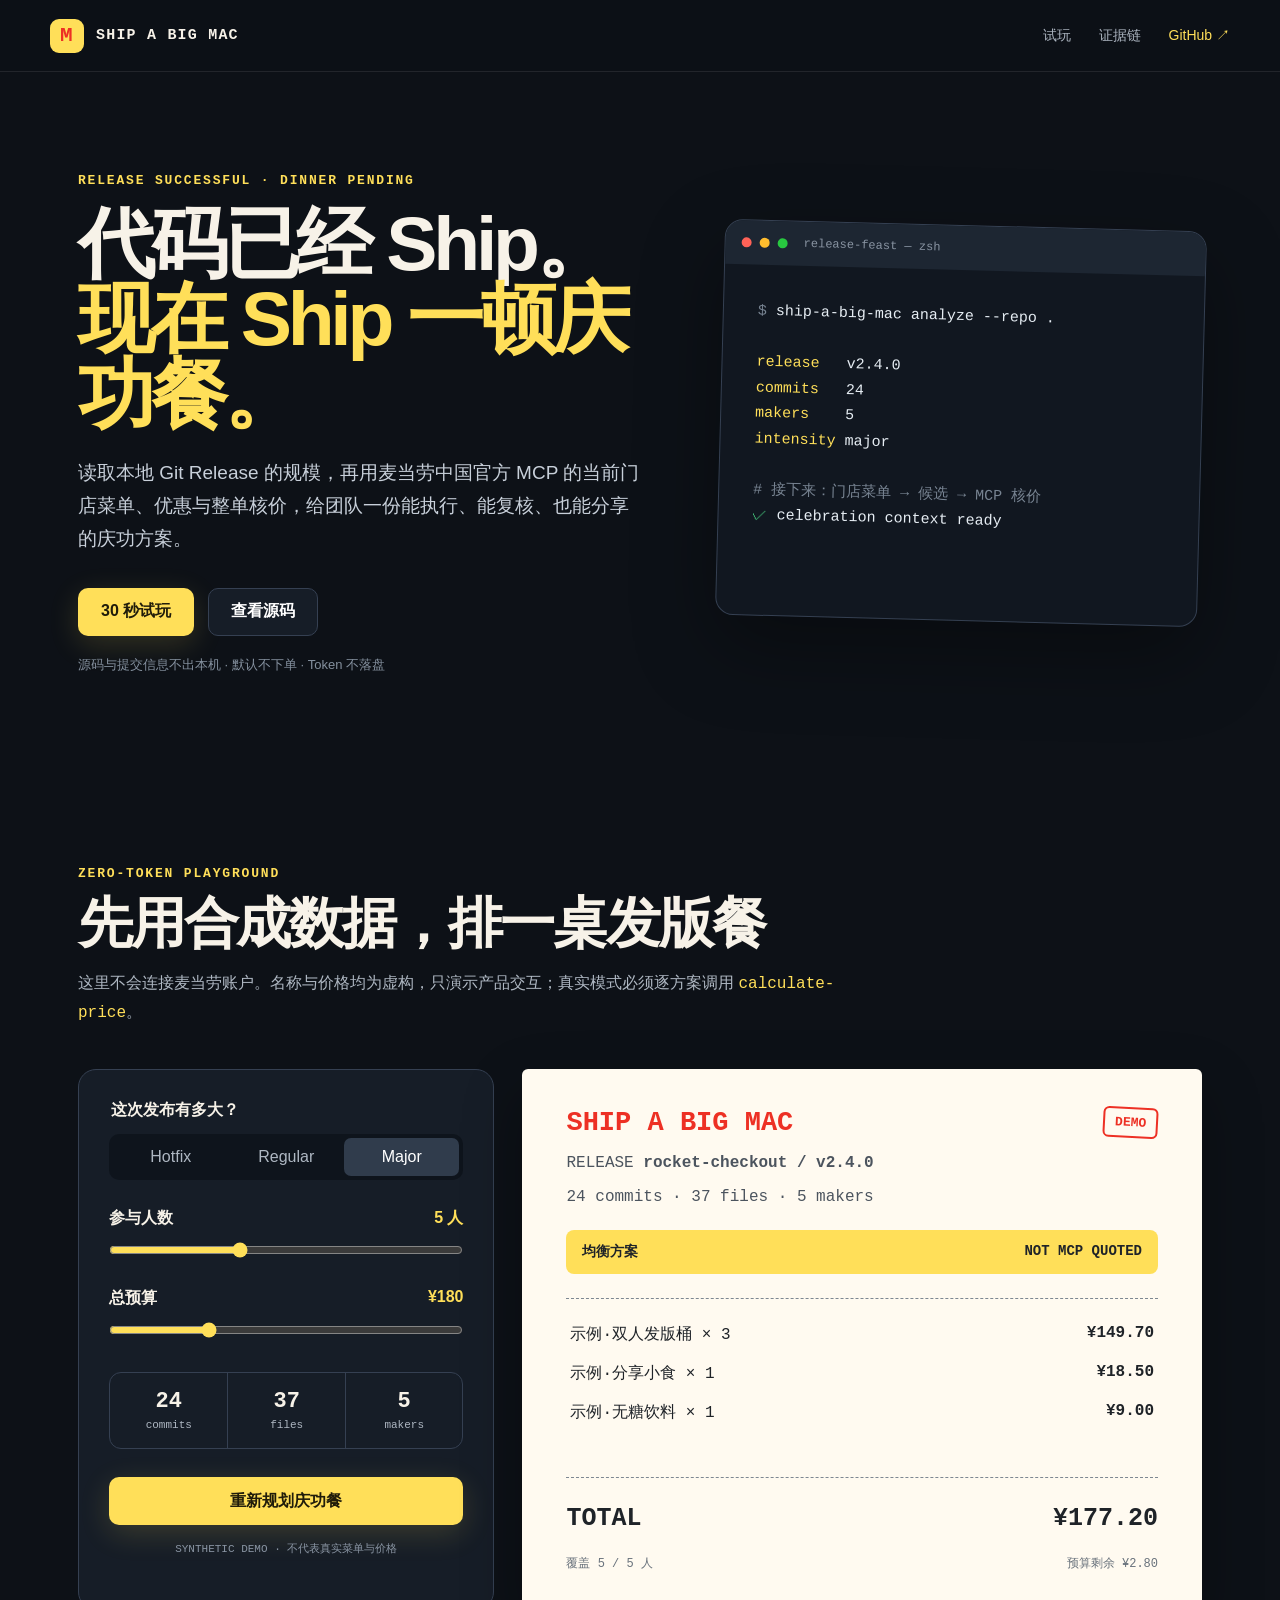
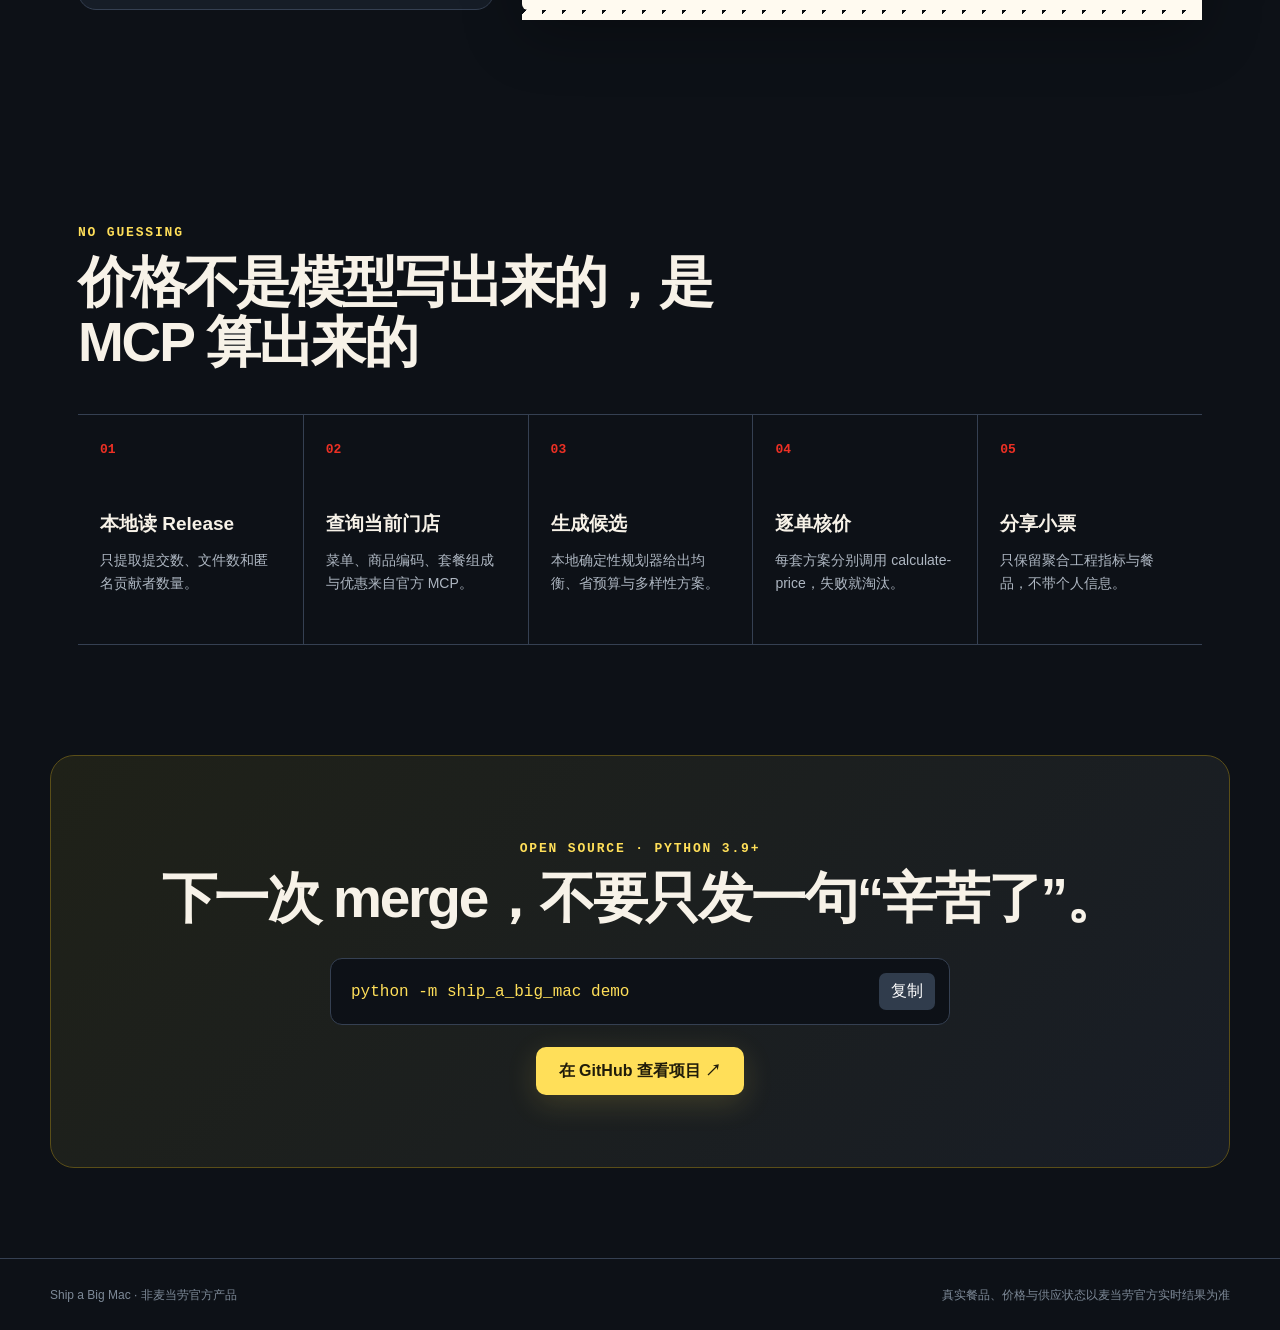
==== docs/index.html @ 4584c227 "feat: add interactive release feast demo" ====
<!doctype html>
<html lang="zh-CN">
<head>
  <meta charset="utf-8">
  <meta name="viewport" content="width=device-width, initial-scale=1">
  <meta name="description" content="Ship a Big Mac：把一次软件发版变成一桌由麦当劳 MCP 真实核价的庆功餐。">
  <title>Ship a Big Mac｜发版就吃巨无霸</title>
  <link rel="stylesheet" href="styles.css">
</head>
<body>
  <header class="nav">
    <a class="wordmark" href="#top" aria-label="Ship a Big Mac 首页">
      <span class="mark" aria-hidden="true">M</span>
      <span>SHIP A BIG MAC</span>
    </a>
    <nav aria-label="主导航">
      <a href="#demo">试玩</a>
      <a href="#evidence">证据链</a>
      <a class="github-link" href="https://github.com/Ddongdongdong/ship-a-big-mac">GitHub ↗</a>
    </nav>
  </header>

  <main id="top">
    <section class="hero">
      <div class="hero-copy">
        <p class="eyebrow">RELEASE SUCCESSFUL · DINNER PENDING</p>
        <h1>代码已经 Ship。<br><span>现在 Ship 一顿庆功餐。</span></h1>
        <p class="lede">读取本地 Git Release 的规模，再用麦当劳中国官方 MCP 的当前门店菜单、优惠与整单核价，给团队一份能执行、能复核、也能分享的庆功方案。</p>
        <div class="hero-actions">
          <a class="button primary" href="#demo">30 秒试玩</a>
          <a class="button secondary" href="https://github.com/Ddongdongdong/ship-a-big-mac">查看源码</a>
        </div>
        <p class="privacy-note">源码与提交信息不出本机 · 默认不下单 · Token 不落盘</p>
      </div>
      <div class="terminal" aria-label="终端演示">
        <div class="terminal-bar"><i></i><i></i><i></i><span>release-feast — zsh</span></div>
        <pre><span class="muted">$</span> ship-a-big-mac analyze --repo .

<span class="yellow">release</span>   v2.4.0
<span class="yellow">commits</span>   24
<span class="yellow">makers</span>    5
<span class="yellow">intensity</span> major

<span class="muted"># 接下来：门店菜单 → 候选 → MCP 核价</span>
<span class="green">✓</span> celebration context ready</pre>
      </div>
    </section>

    <section class="demo-section" id="demo">
      <div class="section-heading">
        <p class="eyebrow">ZERO-TOKEN PLAYGROUND</p>
        <h2>先用合成数据，排一桌发版餐</h2>
        <p>这里不会连接麦当劳账户。名称与价格均为虚构，只演示产品交互；真实模式必须逐方案调用 <code>calculate-price</code>。</p>
      </div>

      <div class="demo-grid">
        <form class="controls" id="planner-form">
          <fieldset>
            <legend>这次发布有多大？</legend>
            <div class="segmented" role="group" aria-label="发布规模">
              <button type="button" data-intensity="hotfix" aria-pressed="false">Hotfix</button>
              <button type="button" data-intensity="regular" aria-pressed="false">Regular</button>
              <button type="button" class="active" data-intensity="major" aria-pressed="true">Major</button>
            </div>
          </fieldset>

          <label for="people">参与人数 <output id="people-value">5 人</output></label>
          <input id="people" type="range" min="1" max="12" value="5">

          <label for="budget">总预算 <output id="budget-value">¥180</output></label>
          <input id="budget" type="range" min="60" max="500" step="10" value="180">

          <div class="stat-strip" aria-label="合成 Release 指标">
            <div><strong id="commit-count">24</strong><span>commits</span></div>
            <div><strong id="file-count">37</strong><span>files</span></div>
            <div><strong id="maker-count">5</strong><span>makers</span></div>
          </div>

          <button class="button primary full" type="submit">重新规划庆功餐</button>
          <p class="synthetic">SYNTHETIC DEMO · 不代表真实菜单与价格</p>
        </form>

        <article class="receipt" aria-live="polite">
          <div class="receipt-head">
            <span>SHIP A BIG MAC</span>
            <span class="receipt-stamp">DEMO</span>
          </div>
          <p>RELEASE <strong>rocket-checkout / v2.4.0</strong></p>
          <p id="receipt-meta">24 commits · 37 files · 5 makers</p>
          <div class="receipt-banner"><span id="plan-label">均衡方案</span><span>NOT MCP QUOTED</span></div>
          <div class="receipt-lines" id="receipt-lines"></div>
          <div class="receipt-total"><span>TOTAL</span><strong id="receipt-total">¥0.00</strong></div>
          <div class="receipt-footer">
            <span id="coverage">覆盖 0 / 5 人</span>
            <span id="budget-state">预算内</span>
          </div>
        </article>
      </div>
    </section>

    <section class="evidence" id="evidence">
      <div class="section-heading">
        <p class="eyebrow">NO GUESSING</p>
        <h2>价格不是模型写出来的，是 MCP 算出来的</h2>
      </div>
      <ol class="pipeline">
        <li><span>01</span><h3>本地读 Release</h3><p>只提取提交数、文件数和匿名贡献者数量。</p></li>
        <li><span>02</span><h3>查询当前门店</h3><p>菜单、商品编码、套餐组成与优惠来自官方 MCP。</p></li>
        <li><span>03</span><h3>生成候选</h3><p>本地确定性规划器给出均衡、省预算与多样性方案。</p></li>
        <li><span>04</span><h3>逐单核价</h3><p>每套方案分别调用 calculate-price，失败就淘汰。</p></li>
        <li><span>05</span><h3>分享小票</h3><p>只保留聚合工程指标与餐品，不带个人信息。</p></li>
      </ol>
    </section>

    <section class="cta">
      <p class="eyebrow">OPEN SOURCE · PYTHON 3.9+</p>
      <h2>下一次 merge，不要只发一句“辛苦了”。</h2>
      <div class="command"><code>python -m ship_a_big_mac demo</code><button id="copy-command" type="button">复制</button></div>
      <a class="button primary" href="https://github.com/Ddongdongdong/ship-a-big-mac">在 GitHub 查看项目 ↗</a>
    </section>
  </main>

  <footer>
    <span>Ship a Big Mac · 非麦当劳官方产品</span>
    <span>真实餐品、价格与供应状态以麦当劳官方实时结果为准</span>
  </footer>
  <script src="app.js"></script>
</body>
</html>
---- docs/styles.css ----
:root {
  color-scheme: dark;
  --ink: #f7f2e8;
  --muted: #aeb7c2;
  --panel: #161d27;
  --panel-2: #202a37;
  --line: #354052;
  --yellow: #ffdf59;
  --red: #ed3024;
  --green: #44c27a;
  --paper: #fffaf0;
  --paper-ink: #1f2328;
}

* { box-sizing: border-box; }
html { scroll-behavior: smooth; }
body {
  margin: 0;
  background: #0d1117;
  color: var(--ink);
  font-family: Inter, ui-sans-serif, -apple-system, BlinkMacSystemFont, "Segoe UI", sans-serif;
}
a { color: inherit; text-decoration: none; }
button, input { font: inherit; }

.nav {
  position: sticky;
  top: 0;
  z-index: 20;
  height: 72px;
  display: flex;
  align-items: center;
  justify-content: space-between;
  padding: 0 max(28px, calc((100vw - 1180px) / 2));
  border-bottom: 1px solid rgba(255,255,255,.09);
  background: rgba(13,17,23,.88);
  backdrop-filter: blur(16px);
}
.wordmark { display: flex; align-items: center; gap: 12px; font: 800 15px ui-monospace, monospace; letter-spacing: .08em; }
.mark { display: grid; place-items: center; width: 34px; height: 34px; border-radius: 9px; background: var(--yellow); color: var(--red); font-size: 21px; }
nav { display: flex; align-items: center; gap: 28px; color: var(--muted); font-size: 14px; }
nav a:hover { color: white; }
.github-link { color: var(--yellow); }

main { overflow: hidden; }
.hero, .demo-section, .evidence, .cta { max-width: 1180px; margin: 0 auto; }
.hero {
  min-height: 650px;
  display: grid;
  grid-template-columns: 1.08fr .92fr;
  gap: 76px;
  align-items: center;
  padding: 88px 28px 74px;
}
.eyebrow { color: var(--yellow); font: 800 13px ui-monospace, monospace; letter-spacing: .14em; }
h1 { margin: 18px 0 24px; font-size: clamp(48px, 6vw, 78px); line-height: .98; letter-spacing: -.055em; }
h1 span { color: var(--yellow); }
.lede { max-width: 690px; color: #c8d0da; font-size: 19px; line-height: 1.75; }
.hero-actions { display: flex; gap: 14px; margin: 32px 0 20px; }
.button { display: inline-flex; justify-content: center; align-items: center; min-height: 48px; padding: 0 22px; border: 1px solid transparent; border-radius: 10px; font-weight: 750; cursor: pointer; }
.button.primary { background: var(--yellow); color: #201c0a; box-shadow: 0 8px 30px rgba(255,223,89,.16); }
.button.primary:hover { background: #ffe77b; transform: translateY(-1px); }
.button.secondary { border-color: var(--line); background: var(--panel); color: white; }
.privacy-note { color: #84909e; font-size: 13px; }

.terminal { overflow: hidden; border: 1px solid #354052; border-radius: 18px; background: #111720; box-shadow: 0 30px 80px rgba(0,0,0,.34); transform: rotate(1.5deg); }
.terminal-bar { display: flex; align-items: center; gap: 8px; height: 44px; padding: 0 16px; background: #1d2632; color: #8994a2; font: 12px ui-monospace, monospace; }
.terminal-bar i { width: 10px; height: 10px; border-radius: 50%; background: #ff6257; }
.terminal-bar i:nth-child(2) { background: #ffbd2e; }
.terminal-bar i:nth-child(3) { background: #28c840; margin-right: 8px; }
.terminal pre { margin: 0; padding: 34px; min-height: 350px; color: #e6edf3; font: 15px/1.7 ui-monospace, SFMono-Regular, Menlo, monospace; white-space: pre-wrap; }
.muted { color: #788492; } .yellow { color: var(--yellow); } .green { color: var(--green); }

.demo-section { padding: 92px 28px; }
.section-heading { max-width: 760px; margin-bottom: 42px; }
.section-heading h2, .cta h2 { margin: 10px 0 14px; font-size: clamp(36px, 5vw, 55px); line-height: 1.08; letter-spacing: -.04em; }
.section-heading > p:last-child { color: var(--muted); line-height: 1.7; }
code { font-family: ui-monospace, SFMono-Regular, Menlo, monospace; color: var(--yellow); }
.demo-grid { display: grid; grid-template-columns: .76fr 1.24fr; gap: 28px; align-items: stretch; }
.controls { padding: 30px; border: 1px solid var(--line); border-radius: 18px; background: var(--panel); }
fieldset { margin: 0 0 28px; padding: 0; border: 0; }
legend, .controls label { display: flex; justify-content: space-between; width: 100%; margin-bottom: 13px; font-weight: 700; }
output { color: var(--yellow); }
.segmented { display: grid; grid-template-columns: repeat(3, 1fr); padding: 4px; border-radius: 10px; background: #0e141c; }
.segmented button { padding: 10px 6px; border: 0; border-radius: 7px; background: transparent; color: var(--muted); cursor: pointer; }
.segmented button.active { background: #303c4c; color: white; }
input[type="range"] { width: 100%; margin: 0 0 30px; accent-color: var(--yellow); }
.stat-strip { display: grid; grid-template-columns: repeat(3, 1fr); margin: 4px 0 28px; border: 1px solid var(--line); border-radius: 12px; }
.stat-strip div { padding: 16px 8px; text-align: center; }
.stat-strip div + div { border-left: 1px solid var(--line); }
.stat-strip strong { display: block; font: 800 22px ui-monospace, monospace; }
.stat-strip span { color: var(--muted); font: 11px ui-monospace, monospace; }
.full { width: 100%; }
.synthetic { margin: 16px 0 0; color: #8994a2; text-align: center; font: 11px ui-monospace, monospace; }

.receipt { position: relative; min-height: 520px; padding: 38px 44px; border-radius: 6px; background: var(--paper); color: var(--paper-ink); box-shadow: 0 24px 60px rgba(0,0,0,.3); font-family: ui-monospace, SFMono-Regular, Menlo, monospace; }
.receipt::after { content: ""; position: absolute; inset: auto 0 -10px; height: 20px; background: linear-gradient(135deg, transparent 10px, var(--paper) 0) 0 0/20px 20px repeat-x; }
.receipt-head { display: flex; justify-content: space-between; align-items: center; color: var(--red); font-size: 27px; font-weight: 900; }
.receipt-stamp { padding: 6px 10px; border: 2px solid var(--red); border-radius: 6px; font-size: 13px; transform: rotate(3deg); }
.receipt > p { color: #4c545e; }
.receipt-banner { display: flex; justify-content: space-between; gap: 16px; margin: 24px 0; padding: 13px 16px; border-radius: 8px; background: var(--yellow); font-size: 14px; font-weight: 800; }
.receipt-lines { min-height: 180px; padding: 16px 0; border-block: 1px dashed #7d8791; }
.receipt-line { display: grid; grid-template-columns: 1fr auto; gap: 18px; padding: 9px 4px; }
.receipt-line span:last-child { font-weight: 800; }
.receipt-total { display: flex; justify-content: space-between; margin-top: 26px; font-size: 25px; font-weight: 900; }
.receipt-footer { display: flex; justify-content: space-between; margin-top: 22px; color: #68717b; font-size: 12px; }

.evidence { padding: 110px 28px; }
.pipeline { display: grid; grid-template-columns: repeat(5, 1fr); margin: 0; padding: 0; list-style: none; border-top: 1px solid var(--line); }
.pipeline li { min-height: 230px; padding: 24px 22px; border-bottom: 1px solid var(--line); }
.pipeline li + li { border-left: 1px solid var(--line); }
.pipeline span { color: var(--red); font: 800 13px ui-monospace, monospace; }
.pipeline h3 { margin: 54px 0 12px; font-size: 19px; }
.pipeline p { margin: 0; color: var(--muted); font-size: 14px; line-height: 1.65; }

.cta { margin-bottom: 90px; padding: 72px; border: 1px solid #5a4e18; border-radius: 24px; background: linear-gradient(135deg, #1f2118, #181d26); text-align: center; }
.command { display: flex; justify-content: space-between; align-items: center; max-width: 620px; margin: 30px auto 22px; padding: 14px 14px 14px 20px; border: 1px solid var(--line); border-radius: 12px; background: #0d1117; text-align: left; }
.command button { padding: 8px 12px; border: 0; border-radius: 7px; background: #303c4c; color: white; cursor: pointer; }
footer { display: flex; justify-content: space-between; gap: 20px; padding: 28px max(28px, calc((100vw - 1180px) / 2)); border-top: 1px solid var(--line); color: #7d8997; font-size: 12px; }

@media (max-width: 900px) {
  .hero { grid-template-columns: 1fr; gap: 40px; }
  .terminal { transform: none; }
  .demo-grid { grid-template-columns: 1fr; }
  .pipeline { grid-template-columns: 1fr; }
  .pipeline li { min-height: auto; }
  .pipeline li + li { border-left: 0; }
  .pipeline h3 { margin: 20px 0 8px; }
}

@media (max-width: 620px) {
  .nav { height: 64px; }
  nav a:not(.github-link) { display: none; }
  .hero { padding-top: 58px; }
  h1 { font-size: 48px; }
  .hero-actions { flex-direction: column; }
  .receipt { padding: 28px 22px; }
  .receipt-head { font-size: 20px; }
  .receipt-banner { align-items: flex-start; flex-direction: column; }
  .cta { margin-inline: 18px; padding: 48px 20px; }
  .command { align-items: flex-start; gap: 12px; overflow-wrap: anywhere; }
  footer { flex-direction: column; }
}

@media (prefers-reduced-motion: reduce) {
  html { scroll-behavior: auto; }
  *, *::before, *::after { transition: none !important; }
}
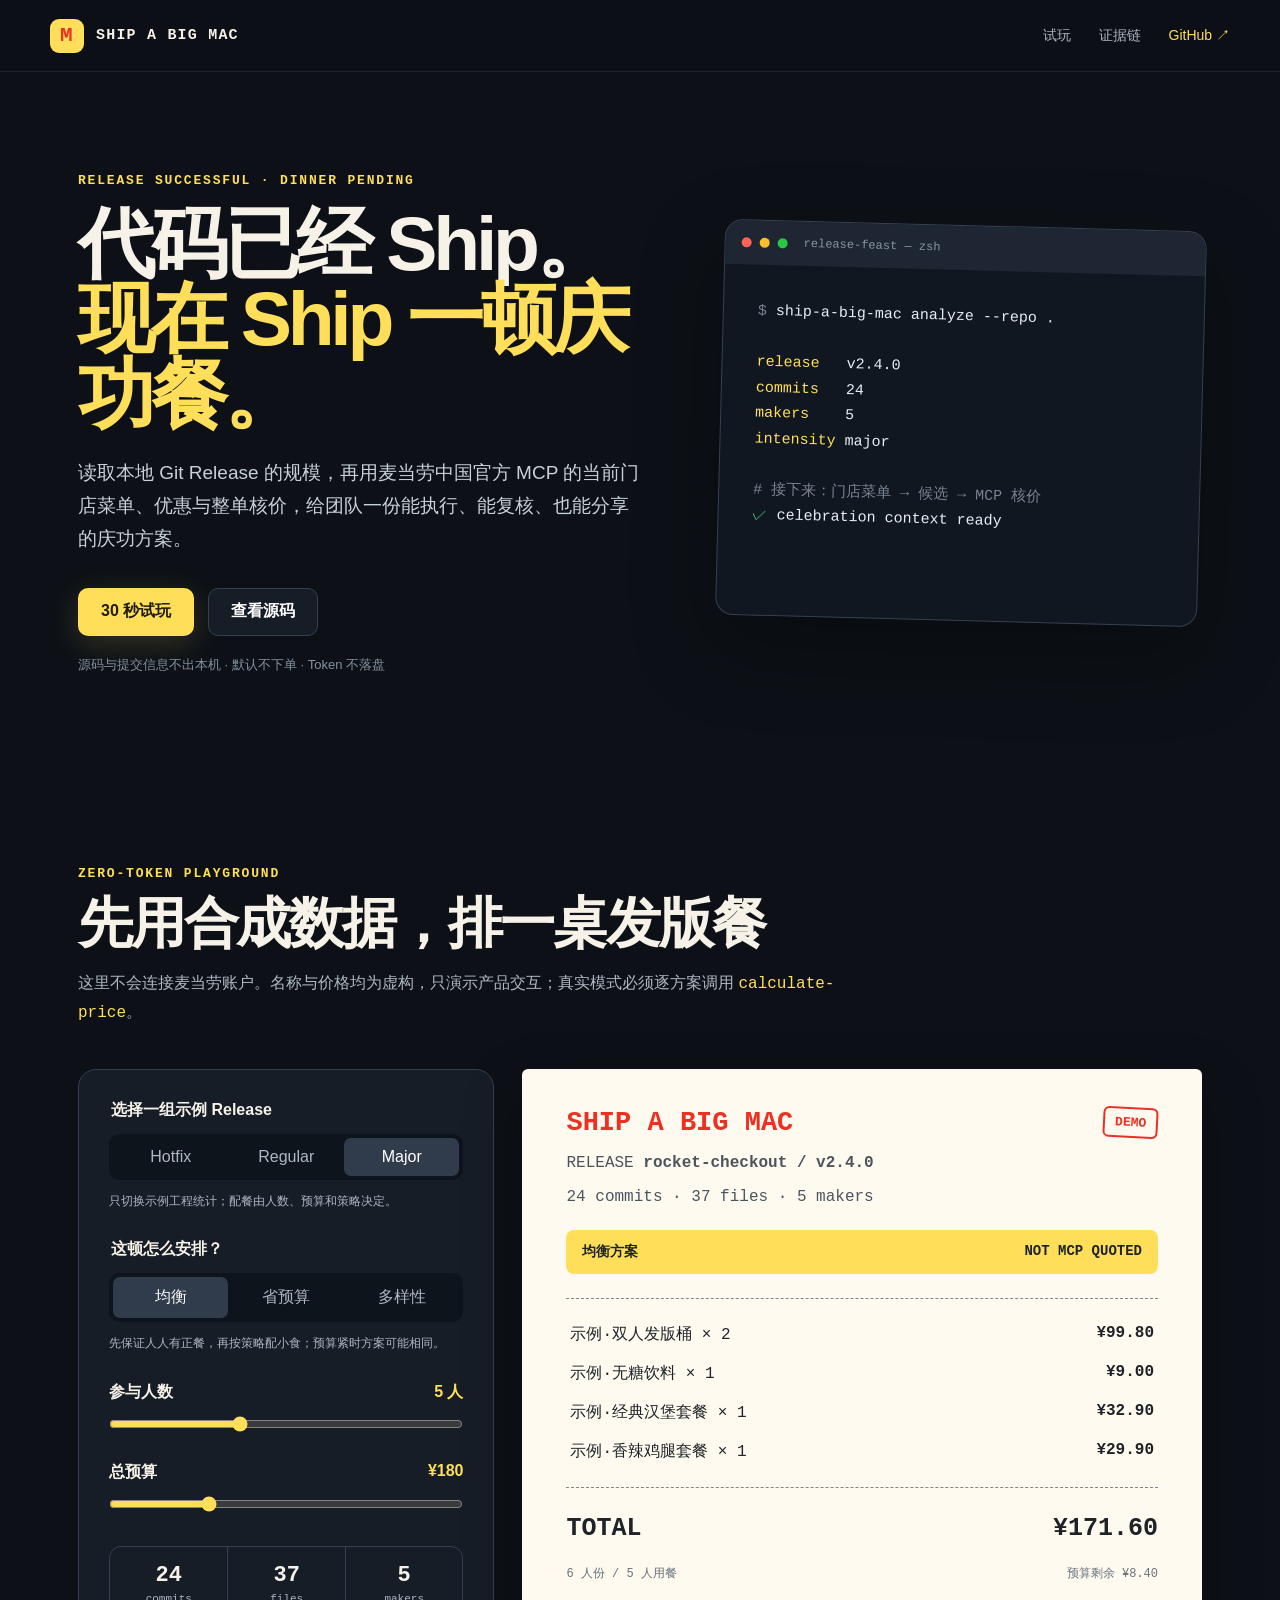
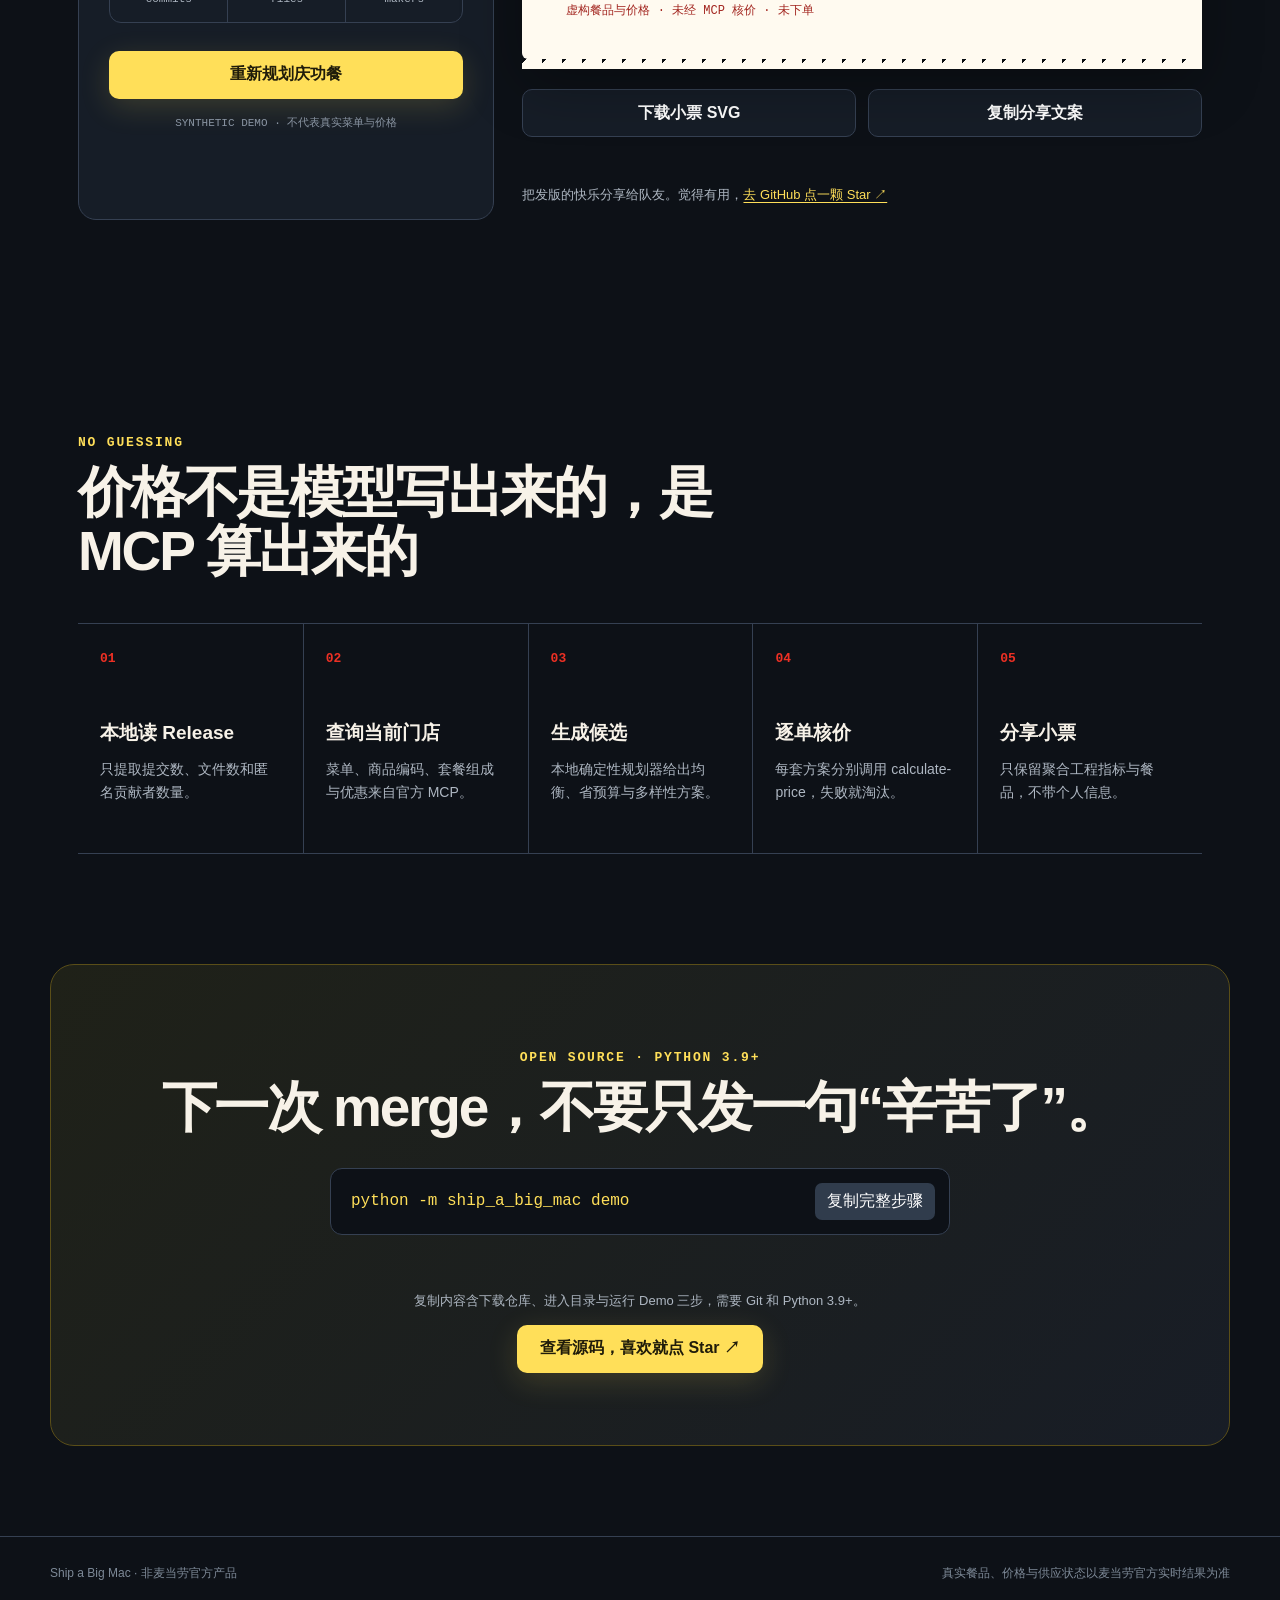
==== commit cf314e1f: "feat: support all 35 MCP tools and publish launch assets" ====
--- a/docs/index.html
+++ b/docs/index.html
@@ -4,6 +4,10 @@
   <meta charset="utf-8">
   <meta name="viewport" content="width=device-width, initial-scale=1">
   <meta name="description" content="Ship a Big Mac：把一次软件发版变成一桌由麦当劳 MCP 真实核价的庆功餐。">
+  <meta property="og:title" content="Ship a Big Mac｜发版就吃巨无霸">
+  <meta property="og:description" content="给团队排一桌发版庆功餐，下载专属小票。免费试玩，无需 Token；网页餐品与价格均为虚构示例。">
+  <meta property="og:url" content="https://ddongdongdong.github.io/ship-a-big-mac/">
+  <meta property="og:type" content="website">
   <title>Ship a Big Mac｜发版就吃巨无霸</title>
   <link rel="stylesheet" href="styles.css">
 </head>
@@ -56,12 +60,23 @@
       <div class="demo-grid">
         <form class="controls" id="planner-form">
           <fieldset>
-            <legend>这次发布有多大？</legend>
+            <legend>选择一组示例 Release</legend>
             <div class="segmented" role="group" aria-label="发布规模">
               <button type="button" data-intensity="hotfix" aria-pressed="false">Hotfix</button>
               <button type="button" data-intensity="regular" aria-pressed="false">Regular</button>
               <button type="button" class="active" data-intensity="major" aria-pressed="true">Major</button>
             </div>
+            <p class="control-note">只切换示例工程统计；配餐由人数、预算和策略决定。</p>
+          </fieldset>
+
+          <fieldset>
+            <legend>这顿怎么安排？</legend>
+            <div class="segmented" role="group" aria-label="配餐策略">
+              <button type="button" class="active" data-strategy="均衡" aria-pressed="true">均衡</button>
+              <button type="button" data-strategy="省预算" aria-pressed="false">省预算</button>
+              <button type="button" data-strategy="多样性" aria-pressed="false">多样性</button>
+            </div>
+            <p class="control-note">先保证人人有正餐，再按策略配小食；预算紧时方案可能相同。</p>
           </fieldset>
 
           <label for="people">参与人数 <output id="people-value">5 人</output></label>
@@ -80,6 +95,7 @@
           <p class="synthetic">SYNTHETIC DEMO · 不代表真实菜单与价格</p>
         </form>
 
+        <div class="receipt-panel">
         <article class="receipt" aria-live="polite">
           <div class="receipt-head">
             <span>SHIP A BIG MAC</span>
@@ -94,7 +110,15 @@
             <span id="coverage">覆盖 0 / 5 人</span>
             <span id="budget-state">预算内</span>
           </div>
+          <p class="receipt-notice">虚构餐品与价格 · 未经 MCP 核价 · 未下单</p>
         </article>
+        <div class="share-actions">
+          <button class="button secondary" id="download-receipt" type="button">下载小票 SVG</button>
+          <button class="button secondary" id="copy-share" type="button">复制分享文案</button>
+        </div>
+        <p class="action-status" id="share-status" role="status"></p>
+        <p class="share-note">把发版的快乐分享给队友。觉得有用，<a href="https://github.com/Ddongdongdong/ship-a-big-mac">去 GitHub 点一颗 Star ↗</a></p>
+        </div>
       </div>
     </section>
 
@@ -115,8 +139,14 @@
     <section class="cta">
       <p class="eyebrow">OPEN SOURCE · PYTHON 3.9+</p>
       <h2>下一次 merge，不要只发一句“辛苦了”。</h2>
-      <div class="command"><code>python -m ship_a_big_mac demo</code><button id="copy-command" type="button">复制</button></div>
-      <a class="button primary" href="https://github.com/Ddongdongdong/ship-a-big-mac">在 GitHub 查看项目 ↗</a>
+      <div class="command"><code>python -m ship_a_big_mac demo</code><button id="copy-command" type="button">复制完整步骤</button></div>
+      <p class="action-status" id="command-status" role="status"></p>
+      <p class="share-note">复制内容含下载仓库、进入目录与运行 Demo 三步，需要 Git 和 Python 3.9+。</p>
+      <a class="button primary" href="https://github.com/Ddongdongdong/ship-a-big-mac">查看源码，喜欢就点 Star ↗</a>
+    </section>
+    <section class="copy-fallback" id="copy-fallback" hidden>
+      <label for="copy-text">手动复制</label>
+      <textarea id="copy-text" rows="9" readonly></textarea>
     </section>
   </main>
 
--- a/docs/styles.css
+++ b/docs/styles.css
@@ -22,6 +22,8 @@
 }
 a { color: inherit; text-decoration: none; }
 button, input { font: inherit; }
+button:focus-visible, a:focus-visible, input:focus-visible, textarea:focus-visible { outline: 3px solid var(--yellow); outline-offset: 4px; }
+button:disabled { opacity: .5; cursor: not-allowed; }
 
 .nav {
   position: sticky;
@@ -84,6 +86,7 @@
 .segmented { display: grid; grid-template-columns: repeat(3, 1fr); padding: 4px; border-radius: 10px; background: #0e141c; }
 .segmented button { padding: 10px 6px; border: 0; border-radius: 7px; background: transparent; color: var(--muted); cursor: pointer; }
 .segmented button.active { background: #303c4c; color: white; }
+.control-note { margin: 12px 0 0; color: var(--muted); font-size: 12px; line-height: 1.6; }
 input[type="range"] { width: 100%; margin: 0 0 30px; accent-color: var(--yellow); }
 .stat-strip { display: grid; grid-template-columns: repeat(3, 1fr); margin: 4px 0 28px; border: 1px solid var(--line); border-radius: 12px; }
 .stat-strip div { padding: 16px 8px; text-align: center; }
@@ -104,6 +107,16 @@
 .receipt-line span:last-child { font-weight: 800; }
 .receipt-total { display: flex; justify-content: space-between; margin-top: 26px; font-size: 25px; font-weight: 900; }
 .receipt-footer { display: flex; justify-content: space-between; margin-top: 22px; color: #68717b; font-size: 12px; }
+.receipt-panel { min-width: 0; }
+.receipt .receipt-notice { margin: 20px 0 0; color: #a32620; font-size: 12px; line-height: 1.6; }
+.share-actions { display: flex; flex-wrap: wrap; gap: 12px; margin-top: 30px; }
+.share-actions .button { flex: 1; }
+.action-status { min-height: 20px; margin: 14px 0 0; color: var(--muted); font-size: 13px; line-height: 1.6; }
+.share-note { color: var(--muted); font-size: 13px; line-height: 1.7; }
+.share-note a { color: var(--yellow); text-decoration: underline; text-underline-offset: 3px; }
+.copy-fallback { max-width: 900px; margin: 0 auto 60px; padding: 0 28px; }
+.copy-fallback label { display: block; margin-bottom: 12px; }
+.copy-fallback textarea { width: 100%; padding: 16px; border: 1px solid var(--line); border-radius: 10px; background: var(--panel); color: var(--ink); font-family: inherit; font-size: 14px; line-height: 1.7; }
 
 .evidence { padding: 110px 28px; }
 .pipeline { display: grid; grid-template-columns: repeat(5, 1fr); margin: 0; padding: 0; list-style: none; border-top: 1px solid var(--line); }
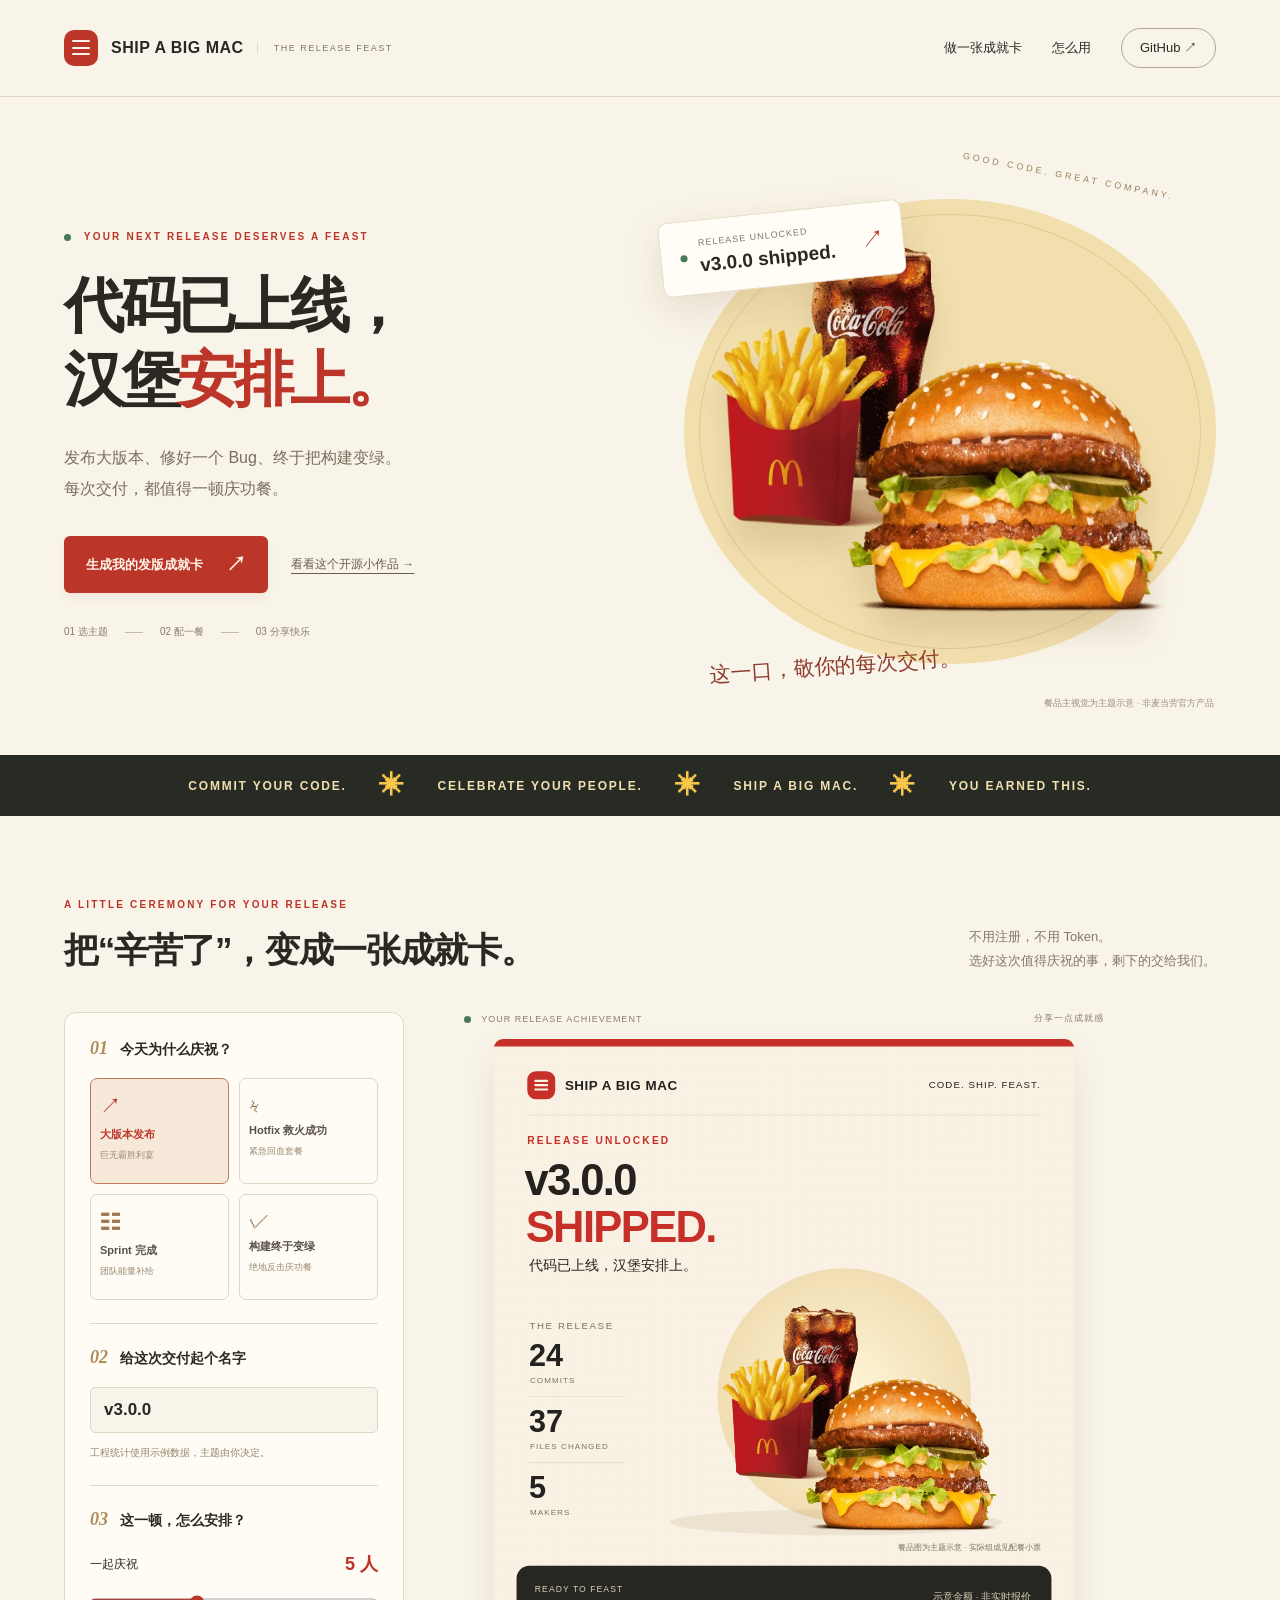
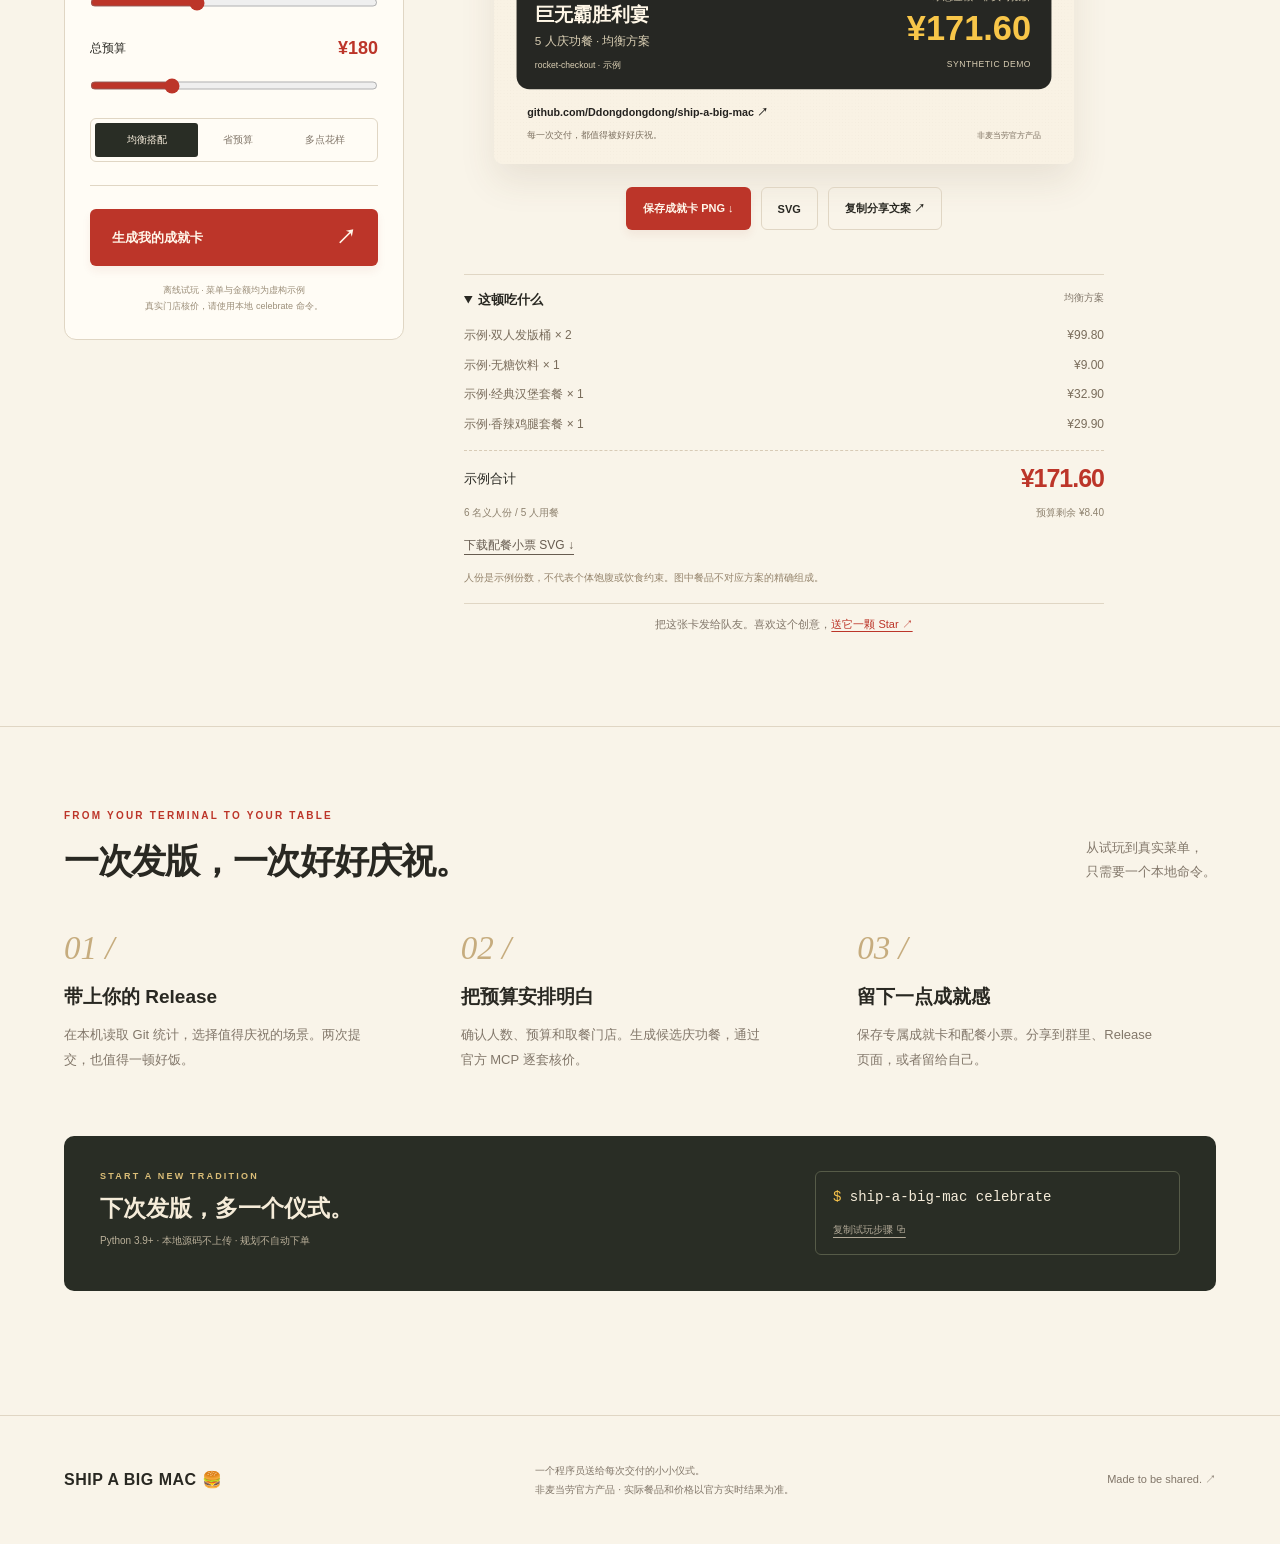
==== commit d555f19e: "feat: turn releases into guided feasts and shareable achievement cards" ====
--- a/docs/index.html
+++ b/docs/index.html
@@ -1,159 +1,35 @@
 <!doctype html>
 <html lang="zh-CN">
 <head>
-  <meta charset="utf-8">
-  <meta name="viewport" content="width=device-width, initial-scale=1">
-  <meta name="description" content="Ship a Big Mac：把一次软件发版变成一桌由麦当劳 MCP 真实核价的庆功餐。">
-  <meta property="og:title" content="Ship a Big Mac｜发版就吃巨无霸">
-  <meta property="og:description" content="给团队排一桌发版庆功餐，下载专属小票。免费试玩，无需 Token；网页餐品与价格均为虚构示例。">
-  <meta property="og:url" content="https://ddongdongdong.github.io/ship-a-big-mac/">
-  <meta property="og:type" content="website">
-  <title>Ship a Big Mac｜发版就吃巨无霸</title>
-  <link rel="stylesheet" href="styles.css">
+<meta charset="utf-8"><meta name="viewport" content="width=device-width,initial-scale=1">
+<meta name="description" content="代码已上线，汉堡安排上。为你的 Release、Hotfix 和 Sprint 生成庆功餐与专属成就卡。">
+<meta property="og:title" content="Ship a Big Mac · 每次交付，都值得庆祝">
+<meta property="og:description" content="选一个庆祝主题，生成你的发版成就卡。免费试玩，无需 Token。">
+<meta property="og:image" content="https://ddongdongdong.github.io/ship-a-big-mac/assets/og-card.png">
+<meta property="og:url" content="https://ddongdongdong.github.io/ship-a-big-mac/">
+<title>Ship a Big Mac · 代码已上线，汉堡安排上</title>
+<link rel="stylesheet" href="styles.css">
 </head>
 <body>
-  <header class="nav">
-    <a class="wordmark" href="#top" aria-label="Ship a Big Mac 首页">
-      <span class="mark" aria-hidden="true">M</span>
-      <span>SHIP A BIG MAC</span>
-    </a>
-    <nav aria-label="主导航">
-      <a href="#demo">试玩</a>
-      <a href="#evidence">证据链</a>
-      <a class="github-link" href="https://github.com/Ddongdongdong/ship-a-big-mac">GitHub ↗</a>
-    </nav>
-  </header>
-
-  <main id="top">
-    <section class="hero">
-      <div class="hero-copy">
-        <p class="eyebrow">RELEASE SUCCESSFUL · DINNER PENDING</p>
-        <h1>代码已经 Ship。<br><span>现在 Ship 一顿庆功餐。</span></h1>
-        <p class="lede">读取本地 Git Release 的规模，再用麦当劳中国官方 MCP 的当前门店菜单、优惠与整单核价，给团队一份能执行、能复核、也能分享的庆功方案。</p>
-        <div class="hero-actions">
-          <a class="button primary" href="#demo">30 秒试玩</a>
-          <a class="button secondary" href="https://github.com/Ddongdongdong/ship-a-big-mac">查看源码</a>
-        </div>
-        <p class="privacy-note">源码与提交信息不出本机 · 默认不下单 · Token 不落盘</p>
-      </div>
-      <div class="terminal" aria-label="终端演示">
-        <div class="terminal-bar"><i></i><i></i><i></i><span>release-feast — zsh</span></div>
-        <pre><span class="muted">$</span> ship-a-big-mac analyze --repo .
-
-<span class="yellow">release</span>   v2.4.0
-<span class="yellow">commits</span>   24
-<span class="yellow">makers</span>    5
-<span class="yellow">intensity</span> major
-
-<span class="muted"># 接下来：门店菜单 → 候选 → MCP 核价</span>
-<span class="green">✓</span> celebration context ready</pre>
-      </div>
-    </section>
-
-    <section class="demo-section" id="demo">
-      <div class="section-heading">
-        <p class="eyebrow">ZERO-TOKEN PLAYGROUND</p>
-        <h2>先用合成数据，排一桌发版餐</h2>
-        <p>这里不会连接麦当劳账户。名称与价格均为虚构，只演示产品交互；真实模式必须逐方案调用 <code>calculate-price</code>。</p>
-      </div>
-
-      <div class="demo-grid">
-        <form class="controls" id="planner-form">
-          <fieldset>
-            <legend>选择一组示例 Release</legend>
-            <div class="segmented" role="group" aria-label="发布规模">
-              <button type="button" data-intensity="hotfix" aria-pressed="false">Hotfix</button>
-              <button type="button" data-intensity="regular" aria-pressed="false">Regular</button>
-              <button type="button" class="active" data-intensity="major" aria-pressed="true">Major</button>
-            </div>
-            <p class="control-note">只切换示例工程统计；配餐由人数、预算和策略决定。</p>
-          </fieldset>
-
-          <fieldset>
-            <legend>这顿怎么安排？</legend>
-            <div class="segmented" role="group" aria-label="配餐策略">
-              <button type="button" class="active" data-strategy="均衡" aria-pressed="true">均衡</button>
-              <button type="button" data-strategy="省预算" aria-pressed="false">省预算</button>
-              <button type="button" data-strategy="多样性" aria-pressed="false">多样性</button>
-            </div>
-            <p class="control-note">先保证人人有正餐，再按策略配小食；预算紧时方案可能相同。</p>
-          </fieldset>
-
-          <label for="people">参与人数 <output id="people-value">5 人</output></label>
-          <input id="people" type="range" min="1" max="12" value="5">
-
-          <label for="budget">总预算 <output id="budget-value">¥180</output></label>
-          <input id="budget" type="range" min="60" max="500" step="10" value="180">
-
-          <div class="stat-strip" aria-label="合成 Release 指标">
-            <div><strong id="commit-count">24</strong><span>commits</span></div>
-            <div><strong id="file-count">37</strong><span>files</span></div>
-            <div><strong id="maker-count">5</strong><span>makers</span></div>
-          </div>
-
-          <button class="button primary full" type="submit">重新规划庆功餐</button>
-          <p class="synthetic">SYNTHETIC DEMO · 不代表真实菜单与价格</p>
-        </form>
-
-        <div class="receipt-panel">
-        <article class="receipt" aria-live="polite">
-          <div class="receipt-head">
-            <span>SHIP A BIG MAC</span>
-            <span class="receipt-stamp">DEMO</span>
-          </div>
-          <p>RELEASE <strong>rocket-checkout / v2.4.0</strong></p>
-          <p id="receipt-meta">24 commits · 37 files · 5 makers</p>
-          <div class="receipt-banner"><span id="plan-label">均衡方案</span><span>NOT MCP QUOTED</span></div>
-          <div class="receipt-lines" id="receipt-lines"></div>
-          <div class="receipt-total"><span>TOTAL</span><strong id="receipt-total">¥0.00</strong></div>
-          <div class="receipt-footer">
-            <span id="coverage">覆盖 0 / 5 人</span>
-            <span id="budget-state">预算内</span>
-          </div>
-          <p class="receipt-notice">虚构餐品与价格 · 未经 MCP 核价 · 未下单</p>
-        </article>
-        <div class="share-actions">
-          <button class="button secondary" id="download-receipt" type="button">下载小票 SVG</button>
-          <button class="button secondary" id="copy-share" type="button">复制分享文案</button>
-        </div>
-        <p class="action-status" id="share-status" role="status"></p>
-        <p class="share-note">把发版的快乐分享给队友。觉得有用，<a href="https://github.com/Ddongdongdong/ship-a-big-mac">去 GitHub 点一颗 Star ↗</a></p>
-        </div>
-      </div>
-    </section>
-
-    <section class="evidence" id="evidence">
-      <div class="section-heading">
-        <p class="eyebrow">NO GUESSING</p>
-        <h2>价格不是模型写出来的，是 MCP 算出来的</h2>
-      </div>
-      <ol class="pipeline">
-        <li><span>01</span><h3>本地读 Release</h3><p>只提取提交数、文件数和匿名贡献者数量。</p></li>
-        <li><span>02</span><h3>查询当前门店</h3><p>菜单、商品编码、套餐组成与优惠来自官方 MCP。</p></li>
-        <li><span>03</span><h3>生成候选</h3><p>本地确定性规划器给出均衡、省预算与多样性方案。</p></li>
-        <li><span>04</span><h3>逐单核价</h3><p>每套方案分别调用 calculate-price，失败就淘汰。</p></li>
-        <li><span>05</span><h3>分享小票</h3><p>只保留聚合工程指标与餐品，不带个人信息。</p></li>
-      </ol>
-    </section>
-
-    <section class="cta">
-      <p class="eyebrow">OPEN SOURCE · PYTHON 3.9+</p>
-      <h2>下一次 merge，不要只发一句“辛苦了”。</h2>
-      <div class="command"><code>python -m ship_a_big_mac demo</code><button id="copy-command" type="button">复制完整步骤</button></div>
-      <p class="action-status" id="command-status" role="status"></p>
-      <p class="share-note">复制内容含下载仓库、进入目录与运行 Demo 三步，需要 Git 和 Python 3.9+。</p>
-      <a class="button primary" href="https://github.com/Ddongdongdong/ship-a-big-mac">查看源码，喜欢就点 Star ↗</a>
-    </section>
-    <section class="copy-fallback" id="copy-fallback" hidden>
-      <label for="copy-text">手动复制</label>
-      <textarea id="copy-text" rows="9" readonly></textarea>
-    </section>
-  </main>
-
-  <footer>
-    <span>Ship a Big Mac · 非麦当劳官方产品</span>
-    <span>真实餐品、价格与供应状态以麦当劳官方实时结果为准</span>
-  </footer>
-  <script src="app.js"></script>
-</body>
-</html>
+<header class="nav"><a class="wordmark" href="#top"><span class="brand-icon" aria-hidden="true"><i></i><i></i><i></i></span>SHIP A BIG MAC<span class="edition">THE RELEASE FEAST</span></a><nav aria-label="主导航"><a href="#demo">做一张成就卡</a><a href="#how">怎么用</a><a class="github-link" href="https://github.com/Ddongdongdong/ship-a-big-mac" target="_blank" rel="noopener">GitHub <span aria-hidden="true">↗</span></a></nav></header>
+<main id="top">
+<section class="hero">
+<div class="hero-copy"><p class="eyebrow"><span class="live-dot"></span> YOUR NEXT RELEASE DESERVES A FEAST</p><h1>代码已上线，<br>汉堡<span class="red">安排上。</span></h1><p class="hero-description">发布大版本、修好一个 Bug、终于把构建变绿。<br>每次交付，都值得一顿庆功餐。</p><div class="hero-actions"><a class="button primary" href="#demo">生成我的发版成就卡 <span>↗</span></a><a class="text-link" href="https://github.com/Ddongdongdong/ship-a-big-mac">看看这个开源小作品 →</a></div><div class="hero-note"><span>01 选主题</span><i></i><span>02 配一餐</span><i></i><span>03 分享快乐</span></div></div>
+<div class="hero-visual"><div class="food-disc"></div><span class="orbit-text">GOOD CODE. GREAT COMPANY.</span><img class="hero-food" src="assets/feast.webp" width="600" height="600" alt="巨无霸汉堡、薯条和冰可乐的庆祝主题示意图"><div class="release-tag"><span class="tiny-dot"></span><div><small>RELEASE UNLOCKED</small><strong>v3.0.0 shipped.</strong></div><span class="tag-arrow">↗</span></div><div class="handwritten">这一口，敬你的每次交付。</div><span class="photo-note">餐品主视觉为主题示意 · 非麦当劳官方产品</span></div>
+</section>
+<div class="ribbon"><span>COMMIT YOUR CODE.</span><span class="ribbon-star">✳</span><span>CELEBRATE YOUR PEOPLE.</span><span class="ribbon-star">✳</span><span>SHIP A BIG MAC.</span><span class="ribbon-star">✳</span><span>YOU EARNED THIS.</span></div>
+<section class="demo-section" id="demo"><div class="section-heading"><div><p class="eyebrow">A LITTLE CEREMONY FOR YOUR RELEASE</p><h2>把“辛苦了”，<br class="mobile-break">变成一张成就卡。</h2></div><p>不用注册，不用 Token。<br>选好这次值得庆祝的事，剩下的交给我们。</p></div>
+<div class="demo-grid">
+<form class="controls" id="planner-form">
+<fieldset><legend><span class="step">01</span> 今天为什么庆祝？</legend><div class="scene-grid" role="group" aria-label="庆祝主题"><button type="button" data-scene="major" class="active" aria-pressed="true"><span>↗</span><strong>大版本发布</strong><small>巨无霸胜利宴</small></button><button type="button" data-scene="hotfix" aria-pressed="false"><span>ϟ</span><strong>Hotfix 救火成功</strong><small>紧急回血套餐</small></button><button type="button" data-scene="sprint" aria-pressed="false"><span>☷</span><strong>Sprint 完成</strong><small>团队能量补给</small></button><button type="button" data-scene="comeback" aria-pressed="false"><span>✓</span><strong>构建终于变绿</strong><small>绝地反击庆功餐</small></button></div></fieldset>
+<fieldset><legend><span class="step">02</span> 给这次交付起个名字</legend><label class="sr-only" for="release-version">版本号或庆祝名称</label><input type="text" id="release-version" value="v3.0.0" maxlength="20" placeholder="例如 v3.0.0" autocomplete="off"><p class="control-note">工程统计使用示例数据，主题由你决定。</p></fieldset>
+<fieldset><legend><span class="step">03</span> 这一顿，怎么安排？</legend><label for="people">一起庆祝 <output id="people-value">5 人</output></label><input id="people" type="range" min="1" max="12" value="5"><label for="budget">总预算 <output id="budget-value">¥180</output></label><input id="budget" type="range" min="60" max="500" step="10" value="180"><div class="segmented" role="group" aria-label="配餐策略"><button type="button" data-strategy="均衡" class="active" aria-pressed="true">均衡搭配</button><button type="button" data-strategy="省预算" aria-pressed="false">省预算</button><button type="button" data-strategy="多样性" aria-pressed="false">多点花样</button></div></fieldset>
+<button class="button primary full" type="submit">生成我的成就卡 <span>↗</span></button><p class="demo-disclaimer">离线试玩 · 菜单与金额均为虚构示例<br>真实门店核价，请使用本地 celebrate 命令。</p>
+</form>
+<div class="result-panel" id="result"><div class="result-topline"><span><i class="tiny-dot"></i> YOUR RELEASE ACHIEVEMENT</span><span>分享一点成就感</span></div><div class="card-wrap" id="achievement-card" aria-label="发版成就卡预览"></div><div class="share-actions"><button type="button" class="button primary" id="download-png">保存成就卡 PNG ↓</button><button type="button" class="button secondary" id="download-card">SVG</button><button type="button" class="button secondary" id="copy-share">复制分享文案 ↗</button></div><p id="share-status" class="action-status" role="status"></p><details class="meal-details" open><summary>这顿吃什么 <span id="plan-label">均衡方案</span></summary><div id="receipt-lines" class="receipt-lines"></div><div class="receipt-total"><span>示例合计</span><strong id="receipt-total">¥171.60</strong></div><div class="receipt-footer"><span id="coverage"></span><span id="budget-state"></span></div><button type="button" class="text-link" id="download-receipt">下载配餐小票 SVG ↓</button><p class="control-note">人份是示例份数，不代表个体饱腹或饮食约束。图中餐品不对应方案的精确组成。</p></details><p class="share-note">把这张卡发给队友。喜欢这个创意，<a href="https://github.com/Ddongdongdong/ship-a-big-mac">送它一颗 Star ↗</a></p></div>
+</div></section>
+<section class="how-section" id="how"><div class="section-heading"><div><p class="eyebrow">FROM YOUR TERMINAL TO YOUR TABLE</p><h2>一次发版，一次好好庆祝。</h2></div><p>从试玩到真实菜单，<br>只需要一个本地命令。</p></div><div class="steps-grid"><article><span class="how-number">01 /</span><h3>带上你的 Release</h3><p>在本机读取 Git 统计，选择值得庆祝的场景。两次提交，也值得一顿好饭。</p></article><article><span class="how-number">02 /</span><h3>把预算安排明白</h3><p>确认人数、预算和取餐门店。生成候选庆功餐，通过官方 MCP 逐套核价。</p></article><article><span class="how-number">03 /</span><h3>留下一点成就感</h3><p>保存专属成就卡和配餐小票。分享到群里、Release 页面，或者留给自己。</p></article></div><div class="terminal-row"><div><p class="eyebrow">START A NEW TRADITION</p><h3>下次发版，多一个仪式。</h3><p>Python 3.9+ · 本地源码不上传 · 规划不自动下单</p></div><div class="command-block"><code><span>$</span> ship-a-big-mac celebrate</code><button type="button" id="copy-command" aria-label="复制安装与离线试玩步骤">复制试玩步骤 ⧉</button></div></div><p class="action-status" id="command-status" role="status"></p></section>
+<section class="copy-fallback" id="copy-fallback" hidden><label for="copy-text">浏览器未允许复制，请手动复制：</label><textarea id="copy-text" rows="8" readonly></textarea></section>
+</main><footer><a class="wordmark" href="#top">SHIP A BIG MAC 🍔</a><p>一个程序员送给每次交付的小小仪式。<br>非麦当劳官方产品 · 实际餐品和价格以官方实时结果为准。</p><a href="https://github.com/Ddongdongdong/ship-a-big-mac">Made to be shared. ↗</a></footer>
+<script src="demo-menu.js"></script><script src="card-template.js"></script><script src="planner.js"></script><script src="app.js"></script>
+</body></html>
--- a/docs/styles.css
+++ b/docs/styles.css
@@ -1,161 +1,219 @@
-:root {
-  color-scheme: dark;
-  --ink: #f7f2e8;
-  --muted: #aeb7c2;
-  --panel: #161d27;
-  --panel-2: #202a37;
-  --line: #354052;
-  --yellow: #ffdf59;
-  --red: #ed3024;
-  --green: #44c27a;
-  --paper: #fffaf0;
-  --paper-ink: #1f2328;
+:root{--cream:#f9f4e9;--paper:#fffaf1;--ink:#292822;--muted:#82776a;--red:#bc3529;--line:#e0d6c4;--yellow:#f8c74a;color-scheme:light;font-family:Arial,'Microsoft YaHei','PingFang SC',sans-serif;color:var(--ink);background:var(--cream)}
+*{box-sizing:border-box}
+html{scroll-behavior:smooth;scroll-padding-top:26px}
+body{margin:0}
+button,input,textarea{font:inherit}
+button,a,input{-webkit-tap-highlight-color:transparent}
+button,a{touch-action:manipulation}
+a{color:inherit;text-decoration:none}
+button{cursor:pointer}
+button:disabled{cursor:not-allowed;opacity:.45}
+a:focus-visible,button:focus-visible,input:focus-visible,summary:focus-visible,textarea:focus-visible{outline:3px solid #2e6b60;outline-offset:4px}
+button{transition:background .16s,transform .16s}
+button:not(:disabled):active,.button:active{transform:translateY(1px)}
+.nav{max-width:1440px;padding:28px 5%;margin:auto;display:flex;align-items:center;justify-content:space-between;border-bottom:1px solid var(--line);gap:24px}
+.wordmark{display:flex;align-items:center;gap:13px;font-size:16px;font-weight:900;letter-spacing:.5px;white-space:nowrap}
+.brand-icon{display:grid;gap:4px;width:34px;height:36px;background:var(--red);padding:10px 8px;border-radius:10px}
+.brand-icon i{display:block;height:2px;background:var(--cream);border-radius:5px}
+.edition{font-size:9px;letter-spacing:1.5px;font-weight:400;border-left:1px solid var(--line);padding-left:16px;color:var(--muted)}
+nav{display:flex;gap:30px;align-items:center;font-size:13px}
+nav a:hover{color:var(--red)}
+.github-link{border:1px solid #b3a794;border-radius:30px;padding:10px 18px}
+.hero{max-width:1440px;margin:0 auto;display:grid;grid-template-columns:1.05fr 1fr;min-height:658px;padding:60px 5% 45px;align-items:center;overflow:hidden}
+.eyebrow{font-size:10px;font-weight:800;letter-spacing:2.2px;color:var(--red);line-height:1.7;margin:0 0 24px}
+.live-dot,.tiny-dot{display:inline-block;width:7px;height:7px;background:#487856;border-radius:50%;vertical-align:middle}
+.live-dot{margin-right:8px}
+.hero h1{font-weight:900;font-size:clamp(44px,4.7vw,70px);line-height:1.24;letter-spacing:-3.5px;margin:0 0 24px;position:relative;z-index:2}
+.red{color:var(--red)}
+.hero-description{font-size:16px;line-height:1.95;color:#7b6e5e;margin:0}
+.hero-actions{display:flex;align-items:center;gap:23px;margin-top:32px;flex-wrap:wrap}
+.button{display:inline-flex;align-items:center;justify-content:center;gap:23px;min-height:49px;border:1px solid transparent;border-radius:6px;font-weight:700;font-size:13px;padding:14px 21px;white-space:nowrap}
+.button.primary{background:var(--red);color:#fff6e9;box-shadow:0 5px 10px #992b2011}
+.button.primary:hover{background:#a72b22}
+.button.secondary{border-color:var(--line);background:transparent;color:var(--ink)}
+.button.secondary:hover{background:#eee4d3}
+.button span{font-size:20px}
+.text-link{border:0;background:transparent;padding:4px 0;font-size:12px;color:#675c50;text-decoration:underline;text-underline-offset:5px}
+.hero-note{display:flex;align-items:center;gap:17px;margin-top:32px;color:#8a7d6c;font-size:10px}
+.hero-note i{width:18px;border-top:1px solid #c6baa5}
+.hero-visual{position:relative;height:540px;min-width:0}
+.food-disc{position:absolute;inset:35px 0 40px 30px;border-radius:50%;background:#f2dfae}
+.food-disc:after{content:'';position:absolute;inset:15px;border-radius:50%;border:1px solid #dfca96}
+.hero-food{position:absolute;width:105%;height:auto;left:-2%;top:-4px;filter:drop-shadow(0 24px 14px #6a472524);z-index:1}
+.orbit-text{position:absolute;right:40px;top:7px;transform:rotate(11deg);letter-spacing:3px;font-size:9px;color:#9b8060}
+.release-tag{position:absolute;z-index:3;top:47px;left:6px;background:#fffdf5;box-shadow:0 14px 40px #6b4b2522;border:1px solid #e8ddc8;display:flex;align-items:center;gap:12px;padding:17px 19px;border-radius:9px;transform:rotate(-6deg)}
+.release-tag small{display:block;font-size:9px;letter-spacing:1px;color:var(--muted);margin-bottom:7px}
+.release-tag strong{font-size:19px;font-weight:800}
+.tag-arrow{font-size:23px;margin-left:14px;color:var(--red)}
+.handwritten{position:absolute;bottom:24px;left:55px;transform:rotate(-4deg);font-family:Georgia,'KaiTi',serif;font-size:21px;color:#8f3c2e;z-index:3}
+.photo-note{position:absolute;bottom:-6px;right:2px;font-size:9px;color:#9a8e7b}
+.ribbon{background:#282b24;color:#f0dfb0;display:flex;gap:32px;align-items:center;justify-content:center;min-height:61px;padding:16px;font-size:12px;letter-spacing:1.8px;font-weight:700;overflow:hidden;white-space:nowrap}
+.ribbon-star{color:var(--yellow);font-size:25px}
+.demo-section,.how-section{max-width:1440px;padding:80px 5%;margin:auto}
+.section-heading{display:flex;align-items:end;justify-content:space-between;gap:25px;margin-bottom:38px}
+.section-heading .eyebrow{margin-bottom:12px}
+.section-heading h2{font-size:35px;letter-spacing:-1.3px;line-height:1.4;margin:0}
+.section-heading>p{font-size:13px;line-height:1.9;color:var(--muted);margin:0}
+.mobile-break{display:none}
+.demo-grid{display:grid;grid-template-columns:340px minmax(0,1fr);gap:60px;align-items:start}
+.controls{background:#fffcf5;border:1px solid var(--line);padding:25px;border-radius:12px}
+.controls fieldset{padding:0 0 23px;margin:0 0 23px;border:0;border-bottom:1px solid var(--line);min-width:0}
+.controls legend{font-size:14px;font-weight:700;margin-bottom:19px;padding:0}
+.step{font-family:Georgia,serif;font-style:italic;font-size:18px;color:#ad8c57;margin-right:8px}
+.scene-grid{display:grid;grid-template-columns:1fr 1fr;gap:10px}
+.scene-grid button{display:flex;flex-direction:column;align-items:start;gap:7px;border:1px solid var(--line);border-radius:7px;background:transparent;min-height:106px;padding:13px 9px;text-align:left;color:#5a5147}
+.scene-grid button>span{font-size:21px;color:#9d7851}
+.scene-grid strong{font-size:11px}
+.scene-grid small{font-size:9px;color:#9a8a75}
+.scene-grid button.active{background:#f7e9d9;border-color:#c17a58}
+.scene-grid button.active strong,.scene-grid button.active>span{color:var(--red)}
+#release-version{width:100%;padding:12px 13px;border-radius:5px;border:1px solid var(--line);background:var(--cream);font-weight:700;font-size:17px;color:var(--ink)}
+.control-note{font-size:10px;line-height:1.9;color:#95846c;margin:10px 0 0}
+.controls label{display:flex;align-items:center;justify-content:space-between;font-size:12px;margin-top:3px}
+.controls output{font-weight:800;font-size:18px;color:var(--red)}
+input[type=range]{width:100%;height:23px;accent-color:var(--red);margin:15px 0 21px;cursor:pointer}
+.segmented{display:grid;grid-template-columns:1.3fr 1fr 1.2fr;gap:0;border:1px solid var(--line);padding:4px;border-radius:6px}
+.segmented button{border:0;border-radius:3px;background:transparent;font-size:10px;padding:10px 3px;color:var(--muted)}
+.segmented button.active{background:#292d25;color:#fff5e3}
+.full{width:100%;justify-content:space-between}
+.demo-disclaimer{text-align:center;color:#9b8e79;font-size:9px;line-height:1.8;margin:16px 0 0}
+.result-panel{min-width:0;max-width:640px}
+.result-topline{display:flex;justify-content:space-between;align-items:center;gap:12px;font-size:9px;letter-spacing:1px;color:#8b7e6b;margin-bottom:14px}
+.result-topline i{margin-right:7px}
+.card-wrap{max-width:580px;margin:auto;border-radius:9px;box-shadow:0 17px 36px #5c41271a;overflow:hidden;transition:transform .3s}
+.card-wrap svg{display:block;width:100%;height:auto}
+.card-wrap.celebrated{animation:celebrate .55s ease-out}
+.share-actions{display:flex;gap:10px;justify-content:center;flex-wrap:wrap;margin-top:23px}
+.share-actions .button{font-size:11px;padding:12px 16px;min-height:43px}
+.action-status{font-size:12px;text-align:center;line-height:1.7;color:#557450;min-height:20px;margin:12px 0}
+.meal-details{border-top:1px solid var(--line);border-bottom:1px solid var(--line);padding:16px 0;margin-top:12px}
+.meal-details summary{cursor:pointer;font-weight:700;font-size:13px}
+.meal-details summary span{float:right;font-size:10px;color:var(--muted);font-weight:400}
+.receipt-lines{padding:16px 0 7px;font-size:12px;line-height:1.8;color:#796c5b}
+.receipt-line{display:flex;justify-content:space-between;gap:18px;margin-bottom:8px}
+.receipt-total{display:flex;justify-content:space-between;align-items:center;font-size:13px;border-top:1px dashed #d8cbb6;padding-top:13px}
+.receipt-total strong{font-size:25px;color:var(--red);letter-spacing:-1px}
+.receipt-footer{display:flex;justify-content:space-between;gap:12px;color:#8e826f;font-size:10px;margin:13px 0}
+.share-note{text-align:center;font-size:11px;color:var(--muted);line-height:1.8}
+.share-note a{color:var(--red);text-decoration:underline;text-underline-offset:3px}
+.how-section{border-top:1px solid var(--line)}
+.steps-grid{display:grid;grid-template-columns:repeat(3,1fr);gap:38px;margin:45px 0 50px}
+.how-number{font-family:Georgia,serif;font-size:33px;font-style:italic;color:#c6ac7e}
+.steps-grid h3{font-size:19px;margin:17px 0 12px}
+.steps-grid p{font-size:13px;line-height:1.9;color:var(--muted);max-width:300px}
+.terminal-row{background:#292d25;color:#f5ecd9;display:flex;align-items:center;justify-content:space-between;padding:33px 36px;border-radius:10px;gap:26px}
+.terminal-row .eyebrow{color:#dbbe78;font-size:9px;margin:0 0 9px}
+.terminal-row h3{font-size:23px;margin:0 0 9px}
+.terminal-row p{color:#bab09a;font-size:10px}
+.command-block{border:1px solid #565b48;border-radius:6px;padding:17px;min-width:365px;display:flex;flex-direction:column;gap:18px;align-items:start}
+.command-block code{font-family:Consolas,monospace;font-size:14px;white-space:nowrap}
+.command-block code span{color:#f7c34b}
+.command-block button{border:0;background:transparent;padding:0;color:#b3aa98;text-decoration:underline;text-underline-offset:4px;font-size:10px}
+.copy-fallback{max-width:900px;margin:25px auto;padding:25px;border:1px solid var(--line);border-radius:10px}
+.copy-fallback label{font-size:13px}
+.copy-fallback textarea{display:block;width:100%;resize:vertical;margin-top:14px;font-size:12px;padding:15px;line-height:1.7;background:var(--paper);border:1px solid var(--line)}
+footer{max-width:1440px;margin:auto;padding:35px 5%;border-top:1px solid var(--line);display:flex;justify-content:space-between;align-items:center;gap:26px}
+footer p{font-size:10px;line-height:1.9;color:var(--muted)}
+footer>a:last-child{font-size:11px;color:var(--muted)}
+.sr-only{position:absolute;width:1px;height:1px;overflow:hidden;clip:rect(0,0,0,0);white-space:nowrap}
+@keyframes celebrate{0%{transform:translateY(8px) scale(.985)}
+100%{transform:translateY(0) scale(1)}
+}
+@media(min-width:1500px){.hero-food{width:100%}
+}
+@media(max-width:1100px){.edition{display:none}
+.hero{min-height:570px}
+.hero-visual{height:470px}
+.hero h1{font-size:53px}
+.hero-actions{gap:15px}
+.hero-food{top:10px}
+.release-tag{left:-10px;top:45px}
+.handwritten{bottom:30px}
+.demo-grid{gap:35px;grid-template-columns:310px minmax(0,1fr)}
+.controls{padding:20px}
+.result-topline>span:last-child{display:none}
+.share-actions .button{padding:11px}
+.terminal-row{padding:26px}
+.command-block{min-width:330px}
+.ribbon{font-size:10px;gap:22px}
+}
+@media(max-width:760px){.nav{padding:19px 6%;gap:15px}
+.wordmark{font-size:12px;gap:9px}
+.brand-icon{width:29px;height:31px;padding:8px 7px}
+.nav nav{gap:14px}
+.nav nav>a:not(:last-child){display:none}
+.github-link{padding:9px 13px;font-size:11px}
+.hero{display:flex;flex-direction:column;padding:39px 6% 25px;min-height:0}
+.hero-copy{width:100%}
+.hero .eyebrow{font-size:8px;letter-spacing:1.4px;margin-bottom:21px}
+.hero h1{font-size:46px;letter-spacing:-2.7px;line-height:1.24;margin-bottom:19px}
+.hero-description{font-size:13px}
+.hero-actions{margin-top:24px;gap:19px}
+.hero-actions .button{font-size:12px;padding:12px 16px;min-height:46px}
+.hero-actions .text-link{font-size:10px}
+.hero-note{margin-top:23px;font-size:9px;gap:14px}
+.hero-visual{height:410px;width:100%;max-width:440px;margin-top:12px}
+.food-disc{inset:35px 3% 24px}
+.hero-food{top:2px;left:0;width:100%}
+.release-tag{top:43px;left:4px;padding:12px 14px;gap:9px}
+.release-tag small{font-size:7px}
+.release-tag strong{font-size:16px}
+.tag-arrow{font-size:18px;margin-left:8px}
+.orbit-text{font-size:7px;right:15px;top:23px;letter-spacing:1.5px}
+.handwritten{bottom:10px;left:17px;font-size:17px}
+.photo-note{font-size:7px;bottom:-17px;right:0}
+.ribbon{justify-content:start;gap:23px;font-size:9px;padding:14px 6%;min-height:50px;margin-top:12px}
+.ribbon-star{font-size:19px}
+.demo-section,.how-section{padding:48px 6%}
+.section-heading{display:block;margin-bottom:28px}
+.section-heading .eyebrow{font-size:8px;letter-spacing:1.4px}
+.section-heading h2{font-size:28px;letter-spacing:-1px}
+.section-heading>p{margin-top:14px;font-size:11px}
+.section-heading>p br{display:none}
+.demo-grid{grid-template-columns:1fr;gap:30px}
+.controls{padding:23px}
+.controls legend{font-size:14px}
+.scene-grid{gap:12px}
+.scene-grid button{padding:14px;min-height:108px}
+.scene-grid strong{font-size:12px}
+.scene-grid small{font-size:10px}
+.controls fieldset{padding-bottom:21px;margin-bottom:21px}
+.controls input[type=range]{margin-bottom:22px}
+.segmented button{font-size:11px;padding:12px 4px}
+.result-panel{max-width:none}
+.result-topline{font-size:8px}
+.result-topline>span:last-child{display:block;font-size:8px}
+.share-actions{gap:7px}
+.share-actions .button{font-size:10px;padding:11px 12px}
+.receipt-lines{font-size:11px}
+.receipt-footer{font-size:9px}
+.share-note{font-size:10px}
+.steps-grid{grid-template-columns:1fr;gap:20px;margin:29px 0}
+.steps-grid article{border-bottom:1px solid var(--line);padding-bottom:21px}
+.how-number{font-size:27px;float:left;margin-right:20px}
+.steps-grid h3{font-size:17px;margin-top:7px}
+.steps-grid p{font-size:12px;margin:0 0 0 61px;max-width:none}
+.terminal-row{display:block;padding:23px}
+.terminal-row h3{font-size:21px}
+.command-block{min-width:0;margin-top:23px;padding:14px}
+.command-block code{font-size:12px}
+.copy-fallback{margin:0 6% 25px}
+footer{display:block;padding:29px 6%}
+footer p{margin:17px 0}
+footer>a:last-child{font-size:10px}
+.mobile-break{display:block}
+}
+@media(max-width:370px){.hero h1{font-size:41px}
+.hero-visual{height:350px}
+.handwritten{font-size:15px}
+.hero-actions{gap:14px}
+.hero-actions .text-link{font-size:9px}
+.share-actions .button{padding:10px;font-size:9px}
+}
+@media(prefers-reduced-motion:reduce){html{scroll-behavior:auto}
+*,*:before,*:after{animation:none!important;transition:none!important}
 }
 
-* { box-sizing: border-box; }
-html { scroll-behavior: smooth; }
-body {
-  margin: 0;
-  background: #0d1117;
-  color: var(--ink);
-  font-family: Inter, ui-sans-serif, -apple-system, BlinkMacSystemFont, "Segoe UI", sans-serif;
-}
-a { color: inherit; text-decoration: none; }
-button, input { font: inherit; }
-button:focus-visible, a:focus-visible, input:focus-visible, textarea:focus-visible { outline: 3px solid var(--yellow); outline-offset: 4px; }
-button:disabled { opacity: .5; cursor: not-allowed; }
-
-.nav {
-  position: sticky;
-  top: 0;
-  z-index: 20;
-  height: 72px;
-  display: flex;
-  align-items: center;
-  justify-content: space-between;
-  padding: 0 max(28px, calc((100vw - 1180px) / 2));
-  border-bottom: 1px solid rgba(255,255,255,.09);
-  background: rgba(13,17,23,.88);
-  backdrop-filter: blur(16px);
-}
-.wordmark { display: flex; align-items: center; gap: 12px; font: 800 15px ui-monospace, monospace; letter-spacing: .08em; }
-.mark { display: grid; place-items: center; width: 34px; height: 34px; border-radius: 9px; background: var(--yellow); color: var(--red); font-size: 21px; }
-nav { display: flex; align-items: center; gap: 28px; color: var(--muted); font-size: 14px; }
-nav a:hover { color: white; }
-.github-link { color: var(--yellow); }
-
-main { overflow: hidden; }
-.hero, .demo-section, .evidence, .cta { max-width: 1180px; margin: 0 auto; }
-.hero {
-  min-height: 650px;
-  display: grid;
-  grid-template-columns: 1.08fr .92fr;
-  gap: 76px;
-  align-items: center;
-  padding: 88px 28px 74px;
-}
-.eyebrow { color: var(--yellow); font: 800 13px ui-monospace, monospace; letter-spacing: .14em; }
-h1 { margin: 18px 0 24px; font-size: clamp(48px, 6vw, 78px); line-height: .98; letter-spacing: -.055em; }
-h1 span { color: var(--yellow); }
-.lede { max-width: 690px; color: #c8d0da; font-size: 19px; line-height: 1.75; }
-.hero-actions { display: flex; gap: 14px; margin: 32px 0 20px; }
-.button { display: inline-flex; justify-content: center; align-items: center; min-height: 48px; padding: 0 22px; border: 1px solid transparent; border-radius: 10px; font-weight: 750; cursor: pointer; }
-.button.primary { background: var(--yellow); color: #201c0a; box-shadow: 0 8px 30px rgba(255,223,89,.16); }
-.button.primary:hover { background: #ffe77b; transform: translateY(-1px); }
-.button.secondary { border-color: var(--line); background: var(--panel); color: white; }
-.privacy-note { color: #84909e; font-size: 13px; }
-
-.terminal { overflow: hidden; border: 1px solid #354052; border-radius: 18px; background: #111720; box-shadow: 0 30px 80px rgba(0,0,0,.34); transform: rotate(1.5deg); }
-.terminal-bar { display: flex; align-items: center; gap: 8px; height: 44px; padding: 0 16px; background: #1d2632; color: #8994a2; font: 12px ui-monospace, monospace; }
-.terminal-bar i { width: 10px; height: 10px; border-radius: 50%; background: #ff6257; }
-.terminal-bar i:nth-child(2) { background: #ffbd2e; }
-.terminal-bar i:nth-child(3) { background: #28c840; margin-right: 8px; }
-.terminal pre { margin: 0; padding: 34px; min-height: 350px; color: #e6edf3; font: 15px/1.7 ui-monospace, SFMono-Regular, Menlo, monospace; white-space: pre-wrap; }
-.muted { color: #788492; } .yellow { color: var(--yellow); } .green { color: var(--green); }
-
-.demo-section { padding: 92px 28px; }
-.section-heading { max-width: 760px; margin-bottom: 42px; }
-.section-heading h2, .cta h2 { margin: 10px 0 14px; font-size: clamp(36px, 5vw, 55px); line-height: 1.08; letter-spacing: -.04em; }
-.section-heading > p:last-child { color: var(--muted); line-height: 1.7; }
-code { font-family: ui-monospace, SFMono-Regular, Menlo, monospace; color: var(--yellow); }
-.demo-grid { display: grid; grid-template-columns: .76fr 1.24fr; gap: 28px; align-items: stretch; }
-.controls { padding: 30px; border: 1px solid var(--line); border-radius: 18px; background: var(--panel); }
-fieldset { margin: 0 0 28px; padding: 0; border: 0; }
-legend, .controls label { display: flex; justify-content: space-between; width: 100%; margin-bottom: 13px; font-weight: 700; }
-output { color: var(--yellow); }
-.segmented { display: grid; grid-template-columns: repeat(3, 1fr); padding: 4px; border-radius: 10px; background: #0e141c; }
-.segmented button { padding: 10px 6px; border: 0; border-radius: 7px; background: transparent; color: var(--muted); cursor: pointer; }
-.segmented button.active { background: #303c4c; color: white; }
-.control-note { margin: 12px 0 0; color: var(--muted); font-size: 12px; line-height: 1.6; }
-input[type="range"] { width: 100%; margin: 0 0 30px; accent-color: var(--yellow); }
-.stat-strip { display: grid; grid-template-columns: repeat(3, 1fr); margin: 4px 0 28px; border: 1px solid var(--line); border-radius: 12px; }
-.stat-strip div { padding: 16px 8px; text-align: center; }
-.stat-strip div + div { border-left: 1px solid var(--line); }
-.stat-strip strong { display: block; font: 800 22px ui-monospace, monospace; }
-.stat-strip span { color: var(--muted); font: 11px ui-monospace, monospace; }
-.full { width: 100%; }
-.synthetic { margin: 16px 0 0; color: #8994a2; text-align: center; font: 11px ui-monospace, monospace; }
-
-.receipt { position: relative; min-height: 520px; padding: 38px 44px; border-radius: 6px; background: var(--paper); color: var(--paper-ink); box-shadow: 0 24px 60px rgba(0,0,0,.3); font-family: ui-monospace, SFMono-Regular, Menlo, monospace; }
-.receipt::after { content: ""; position: absolute; inset: auto 0 -10px; height: 20px; background: linear-gradient(135deg, transparent 10px, var(--paper) 0) 0 0/20px 20px repeat-x; }
-.receipt-head { display: flex; justify-content: space-between; align-items: center; color: var(--red); font-size: 27px; font-weight: 900; }
-.receipt-stamp { padding: 6px 10px; border: 2px solid var(--red); border-radius: 6px; font-size: 13px; transform: rotate(3deg); }
-.receipt > p { color: #4c545e; }
-.receipt-banner { display: flex; justify-content: space-between; gap: 16px; margin: 24px 0; padding: 13px 16px; border-radius: 8px; background: var(--yellow); font-size: 14px; font-weight: 800; }
-.receipt-lines { min-height: 180px; padding: 16px 0; border-block: 1px dashed #7d8791; }
-.receipt-line { display: grid; grid-template-columns: 1fr auto; gap: 18px; padding: 9px 4px; }
-.receipt-line span:last-child { font-weight: 800; }
-.receipt-total { display: flex; justify-content: space-between; margin-top: 26px; font-size: 25px; font-weight: 900; }
-.receipt-footer { display: flex; justify-content: space-between; margin-top: 22px; color: #68717b; font-size: 12px; }
-.receipt-panel { min-width: 0; }
-.receipt .receipt-notice { margin: 20px 0 0; color: #a32620; font-size: 12px; line-height: 1.6; }
-.share-actions { display: flex; flex-wrap: wrap; gap: 12px; margin-top: 30px; }
-.share-actions .button { flex: 1; }
-.action-status { min-height: 20px; margin: 14px 0 0; color: var(--muted); font-size: 13px; line-height: 1.6; }
-.share-note { color: var(--muted); font-size: 13px; line-height: 1.7; }
-.share-note a { color: var(--yellow); text-decoration: underline; text-underline-offset: 3px; }
-.copy-fallback { max-width: 900px; margin: 0 auto 60px; padding: 0 28px; }
-.copy-fallback label { display: block; margin-bottom: 12px; }
-.copy-fallback textarea { width: 100%; padding: 16px; border: 1px solid var(--line); border-radius: 10px; background: var(--panel); color: var(--ink); font-family: inherit; font-size: 14px; line-height: 1.7; }
-
-.evidence { padding: 110px 28px; }
-.pipeline { display: grid; grid-template-columns: repeat(5, 1fr); margin: 0; padding: 0; list-style: none; border-top: 1px solid var(--line); }
-.pipeline li { min-height: 230px; padding: 24px 22px; border-bottom: 1px solid var(--line); }
-.pipeline li + li { border-left: 1px solid var(--line); }
-.pipeline span { color: var(--red); font: 800 13px ui-monospace, monospace; }
-.pipeline h3 { margin: 54px 0 12px; font-size: 19px; }
-.pipeline p { margin: 0; color: var(--muted); font-size: 14px; line-height: 1.65; }
-
-.cta { margin-bottom: 90px; padding: 72px; border: 1px solid #5a4e18; border-radius: 24px; background: linear-gradient(135deg, #1f2118, #181d26); text-align: center; }
-.command { display: flex; justify-content: space-between; align-items: center; max-width: 620px; margin: 30px auto 22px; padding: 14px 14px 14px 20px; border: 1px solid var(--line); border-radius: 12px; background: #0d1117; text-align: left; }
-.command button { padding: 8px 12px; border: 0; border-radius: 7px; background: #303c4c; color: white; cursor: pointer; }
-footer { display: flex; justify-content: space-between; gap: 20px; padding: 28px max(28px, calc((100vw - 1180px) / 2)); border-top: 1px solid var(--line); color: #7d8997; font-size: 12px; }
-
-@media (max-width: 900px) {
-  .hero { grid-template-columns: 1fr; gap: 40px; }
-  .terminal { transform: none; }
-  .demo-grid { grid-template-columns: 1fr; }
-  .pipeline { grid-template-columns: 1fr; }
-  .pipeline li { min-height: auto; }
-  .pipeline li + li { border-left: 0; }
-  .pipeline h3 { margin: 20px 0 8px; }
-}
-
-@media (max-width: 620px) {
-  .nav { height: 64px; }
-  nav a:not(.github-link) { display: none; }
-  .hero { padding-top: 58px; }
-  h1 { font-size: 48px; }
-  .hero-actions { flex-direction: column; }
-  .receipt { padding: 28px 22px; }
-  .receipt-head { font-size: 20px; }
-  .receipt-banner { align-items: flex-start; flex-direction: column; }
-  .cta { margin-inline: 18px; padding: 48px 20px; }
-  .command { align-items: flex-start; gap: 12px; overflow-wrap: anywhere; }
-  footer { flex-direction: column; }
-}
-
-@media (prefers-reduced-motion: reduce) {
-  html { scroll-behavior: auto; }
-  *, *::before, *::after { transition: none !important; }
-}
+.hero-food{width:100%;height:92%;object-fit:contain;left:0;top:0}
+@media(max-width:760px){.hero-food{height:90%;top:3px}
+}
